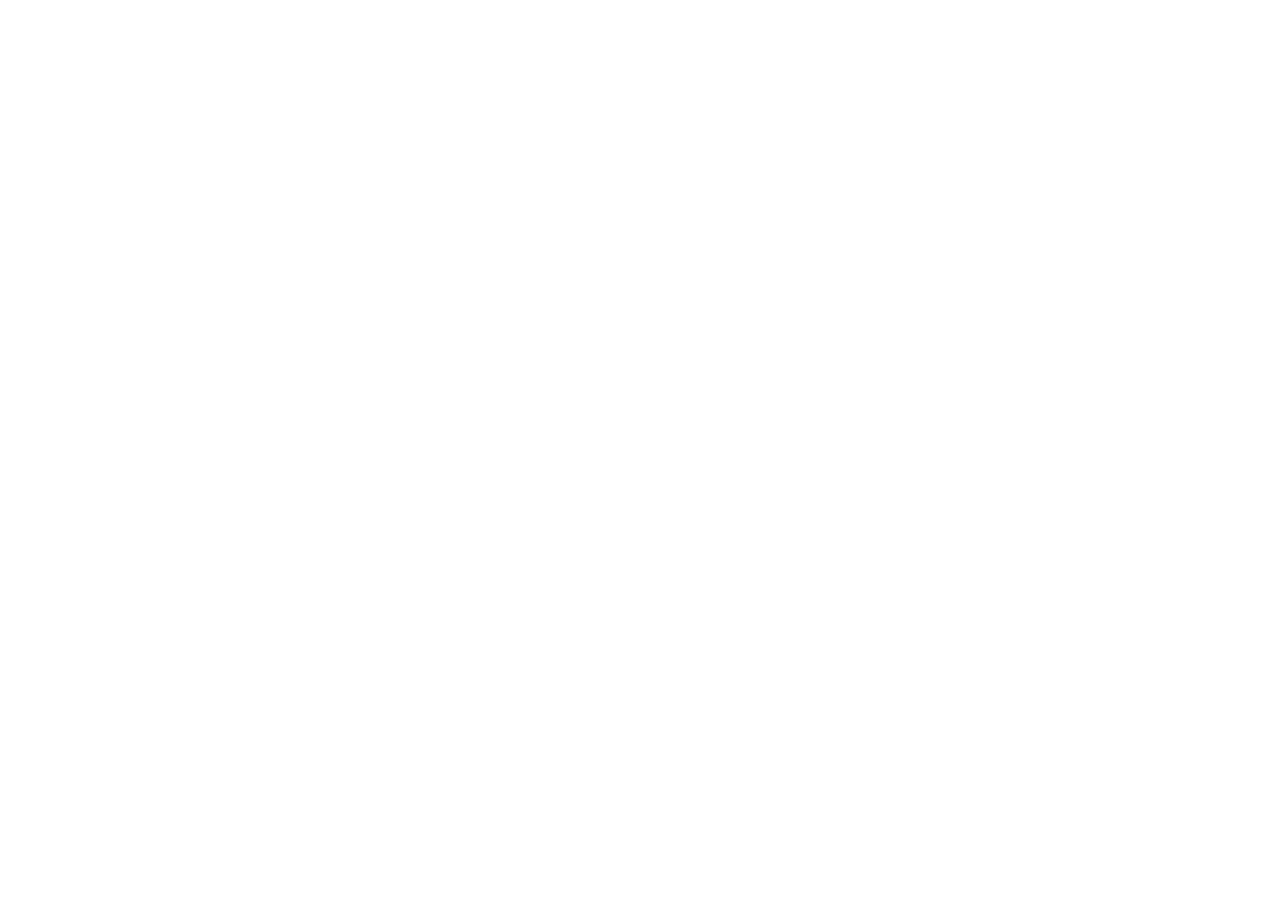
==== index.html @ 837990b8 "init project" ====
<!DOCTYPE html>
<html lang="en">
<head>
    <meta charset="UTF-8">
    <meta http-equiv="X-UA-Compatible" content="IE=edge">
    <meta name="viewport" content="width=device-width, initial-scale=1.0">
    <title>Document</title>
</head>
<body>
    
</body>
</html>
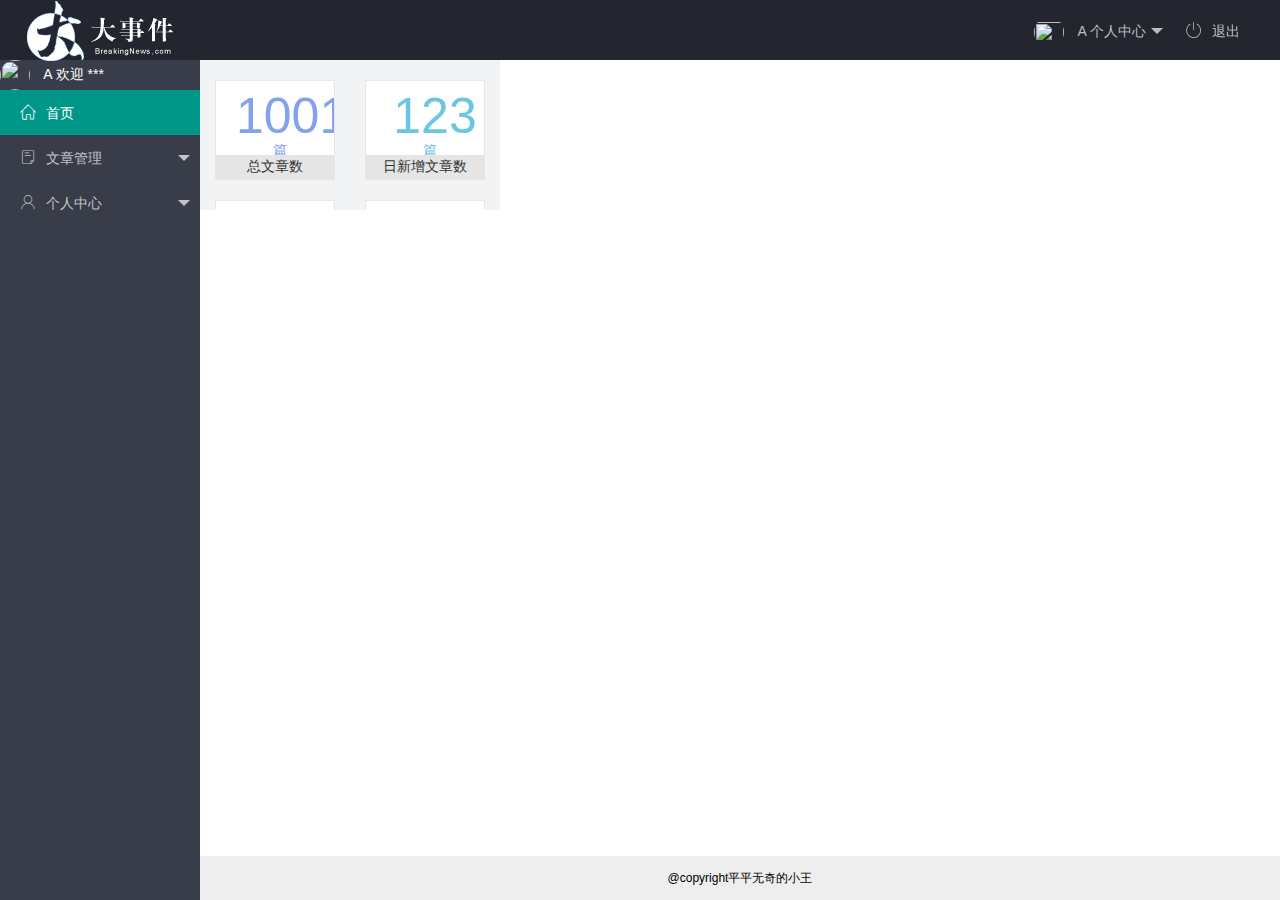
==== commit 4286f4ce: "index样式完成" ====
--- a/index.html
+++ b/index.html
@@ -4,9 +4,93 @@
     <meta charset="UTF-8">
     <meta http-equiv="X-UA-Compatible" content="IE=edge">
     <meta name="viewport" content="width=device-width, initial-scale=1.0">
-    <title>Document</title>
+    <title>后台主页</title>
+    <link rel="stylesheet" href="assets/lib/layui/css/layui.css">
+    <link rel="stylesheet" href="assets/fonts/iconfont.css" />
+    <link rel="stylesheet" href="assets/css/index.css">
+    <script src="assets/lib/jquery.js"></script>
 </head>
-<body>
-    
+<body class="layui-layout-body">
+    <div class="layui-layout layui-layout-admin">
+      <div class="layui-header">
+        <div class="layui-logo">
+          <img src="assets/images/logo.png" alt="" />
+        </div>
+        <!-- 头部区域（可配合layui已有的水平导航） -->
+        <ul class="layui-nav layui-layout-right">
+          <li class="layui-nav-item">
+            <a href="javascript:;" class="userinfo">
+              <img src="http://t.cn/RCzsdCq" class="layui-nav-img" />
+              <span class="text-avatar">A</span>
+              个人中心
+            </a>
+            <dl class="layui-nav-child">
+              <dd><a href="">基本资料</a></dd>
+              <dd><a href="">更换头像</a></dd>
+              <dd><a href="">重置密码</a></dd>
+            </dl>
+          </li>
+          <li class="layui-nav-item">
+            <a href=""><span class="iconfont icon-tuichu"></span>退出</a>
+          </li>
+        </ul>
+      </div>
+
+      <div class="layui-side layui-bg-black">
+        <div class="layui-side-scroll">
+          <div class="userinfo">
+            <img src="http://t.cn/RCzsdCq" class="layui-nav-img" />
+            <span class="text-avatar">A</span>
+            <span id="welcome">欢迎 ***</span>
+          </div>
+          <!-- 左侧导航区域（可配合layui已有的垂直导航） -->
+          <ul class="layui-nav layui-nav-tree" lay-shrink="all">
+            <li class="layui-nav-item layui-this">
+              <a href="home/dashboard.html" target="fm"><span class="iconfont icon-home"></span>首页</a>
+            </li>
+            <li class="layui-nav-item">
+              <a class="" href="javascript:;"><span class="iconfont icon-16"></span>文章管理</a>
+              <dl class="layui-nav-child">
+                <dd>
+                  <a href="javascript:;"><i class="layui-icon layui-icon-app"></i>文章类别</a>
+                </dd>
+                <dd>
+                  <a href="javascript:;"><i class="layui-icon layui-icon-app"></i>文章列表</a>
+                </dd>
+                <dd>
+                  <a href="javascript:;"><i class="layui-icon layui-icon-app"></i>发布文章</a>
+                </dd>
+              </dl>
+            </li>
+            <li class="layui-nav-item">
+              <a href="javascript:;"><span class="iconfont icon-user"></span>个人中心</a>
+              <dl class="layui-nav-child">
+                <dd>
+                  <a href="javascript:;"><i class="layui-icon layui-icon-app"></i>基本资料</a>
+                </dd>
+                <dd>
+                  <a href="javascript:;"><i class="layui-icon layui-icon-app"></i>更换头像</a>
+                </dd>
+                <dd>
+                  <a href="javascript:;"><i class="layui-icon layui-icon-app"></i>重置密码</a>
+                </dd>
+              </dl>
+            </li>
+          </ul>
+        </div>
+      </div>
+
+      <div class="layui-body">
+        <!-- 内容主体区域 -->
+        <iframe name="fm" src="home/dashboard.html" frameborder="0"></iframe>
+      </div>
+
+      <div class="layui-footer">
+        <!-- 底部固定区域 -->
+        @copyright平平无奇的小王
+      </div>
+    </div>
+    <!-- 导入 layui 的JS文件 -->
+    <script src="assets/lib/layui/layui.all.js"></script>
 </body>
 </html>--- a/assets/lib/layui/css/layui.css
+++ b/assets/lib/layui/css/layui.css
@@ -0,0 +1,2 @@
+/** layui-v2.5.5 MIT License By https://www.layui.com */
+ .layui-inline,img{display:inline-block;vertical-align:middle}h1,h2,h3,h4,h5,h6{font-weight:400}.layui-edge,.layui-header,.layui-inline,.layui-main{position:relative}.layui-body,.layui-edge,.layui-elip{overflow:hidden}.layui-btn,.layui-edge,.layui-inline,img{vertical-align:middle}.layui-btn,.layui-disabled,.layui-icon,.layui-unselect{-moz-user-select:none;-webkit-user-select:none;-ms-user-select:none}.layui-elip,.layui-form-checkbox span,.layui-form-pane .layui-form-label{text-overflow:ellipsis;white-space:nowrap}.layui-breadcrumb,.layui-tree-btnGroup{visibility:hidden}blockquote,body,button,dd,div,dl,dt,form,h1,h2,h3,h4,h5,h6,input,li,ol,p,pre,td,textarea,th,ul{margin:0;padding:0;-webkit-tap-highlight-color:rgba(0,0,0,0)}a:active,a:hover{outline:0}img{border:none}li{list-style:none}table{border-collapse:collapse;border-spacing:0}h4,h5,h6{font-size:100%}button,input,optgroup,option,select,textarea{font-family:inherit;font-size:inherit;font-style:inherit;font-weight:inherit;outline:0}pre{white-space:pre-wrap;white-space:-moz-pre-wrap;white-space:-pre-wrap;white-space:-o-pre-wrap;word-wrap:break-word}body{line-height:24px;font:14px Helvetica Neue,Helvetica,PingFang SC,Tahoma,Arial,sans-serif}hr{height:1px;margin:10px 0;border:0;clear:both}a{color:#333;text-decoration:none}a:hover{color:#777}a cite{font-style:normal;*cursor:pointer}.layui-border-box,.layui-border-box *{box-sizing:border-box}.layui-box,.layui-box *{box-sizing:content-box}.layui-clear{clear:both;*zoom:1}.layui-clear:after{content:'\20';clear:both;*zoom:1;display:block;height:0}.layui-inline{*display:inline;*zoom:1}.layui-edge{display:inline-block;width:0;height:0;border-width:6px;border-style:dashed;border-color:transparent}.layui-edge-top{top:-4px;border-bottom-color:#999;border-bottom-style:solid}.layui-edge-right{border-left-color:#999;border-left-style:solid}.layui-edge-bottom{top:2px;border-top-color:#999;border-top-style:solid}.layui-edge-left{border-right-color:#999;border-right-style:solid}.layui-disabled,.layui-disabled:hover{color:#d2d2d2!important;cursor:not-allowed!important}.layui-circle{border-radius:100%}.layui-show{display:block!important}.layui-hide{display:none!important}@font-face{font-family:layui-icon;src:url(../font/iconfont.eot?v=250);src:url(../font/iconfont.eot?v=250#iefix) format('embedded-opentype'),url(../font/iconfont.woff2?v=250) format('woff2'),url(../font/iconfont.woff?v=250) format('woff'),url(../font/iconfont.ttf?v=250) format('truetype'),url(../font/iconfont.svg?v=250#layui-icon) format('svg')}.layui-icon{font-family:layui-icon!important;font-size:16px;font-style:normal;-webkit-font-smoothing:antialiased;-moz-osx-font-smoothing:grayscale}.layui-icon-reply-fill:before{content:"\e611"}.layui-icon-set-fill:before{content:"\e614"}.layui-icon-menu-fill:before{content:"\e60f"}.layui-icon-search:before{content:"\e615"}.layui-icon-share:before{content:"\e641"}.layui-icon-set-sm:before{content:"\e620"}.layui-icon-engine:before{content:"\e628"}.layui-icon-close:before{content:"\1006"}.layui-icon-close-fill:before{content:"\1007"}.layui-icon-chart-screen:before{content:"\e629"}.layui-icon-star:before{content:"\e600"}.layui-icon-circle-dot:before{content:"\e617"}.layui-icon-chat:before{content:"\e606"}.layui-icon-release:before{content:"\e609"}.layui-icon-list:before{content:"\e60a"}.layui-icon-chart:before{content:"\e62c"}.layui-icon-ok-circle:before{content:"\1005"}.layui-icon-layim-theme:before{content:"\e61b"}.layui-icon-table:before{content:"\e62d"}.layui-icon-right:before{content:"\e602"}.layui-icon-left:before{content:"\e603"}.layui-icon-cart-simple:before{content:"\e698"}.layui-icon-face-cry:before{content:"\e69c"}.layui-icon-face-smile:before{content:"\e6af"}.layui-icon-survey:before{content:"\e6b2"}.layui-icon-tree:before{content:"\e62e"}.layui-icon-upload-circle:before{content:"\e62f"}.layui-icon-add-circle:before{content:"\e61f"}.layui-icon-download-circle:before{content:"\e601"}.layui-icon-templeate-1:before{content:"\e630"}.layui-icon-util:before{content:"\e631"}.layui-icon-face-surprised:before{content:"\e664"}.layui-icon-edit:before{content:"\e642"}.layui-icon-speaker:before{content:"\e645"}.layui-icon-down:before{content:"\e61a"}.layui-icon-file:before{content:"\e621"}.layui-icon-layouts:before{content:"\e632"}.layui-icon-rate-half:before{content:"\e6c9"}.layui-icon-add-circle-fine:before{content:"\e608"}.layui-icon-prev-circle:before{content:"\e633"}.layui-icon-read:before{content:"\e705"}.layui-icon-404:before{content:"\e61c"}.layui-icon-carousel:before{content:"\e634"}.layui-icon-help:before{content:"\e607"}.layui-icon-code-circle:before{content:"\e635"}.layui-icon-water:before{content:"\e636"}.layui-icon-username:before{content:"\e66f"}.layui-icon-find-fill:before{content:"\e670"}.layui-icon-about:before{content:"\e60b"}.layui-icon-location:before{content:"\e715"}.layui-icon-up:before{content:"\e619"}.layui-icon-pause:before{content:"\e651"}.layui-icon-date:before{content:"\e637"}.layui-icon-layim-uploadfile:before{content:"\e61d"}.layui-icon-delete:before{content:"\e640"}.layui-icon-play:before{content:"\e652"}.layui-icon-top:before{content:"\e604"}.layui-icon-friends:before{content:"\e612"}.layui-icon-refresh-3:before{content:"\e9aa"}.layui-icon-ok:before{content:"\e605"}.layui-icon-layer:before{content:"\e638"}.layui-icon-face-smile-fine:before{content:"\e60c"}.layui-icon-dollar:before{content:"\e659"}.layui-icon-group:before{content:"\e613"}.layui-icon-layim-download:before{content:"\e61e"}.layui-icon-picture-fine:before{content:"\e60d"}.layui-icon-link:before{content:"\e64c"}.layui-icon-diamond:before{content:"\e735"}.layui-icon-log:before{content:"\e60e"}.layui-icon-rate-solid:before{content:"\e67a"}.layui-icon-fonts-del:before{content:"\e64f"}.layui-icon-unlink:before{content:"\e64d"}.layui-icon-fonts-clear:before{content:"\e639"}.layui-icon-triangle-r:before{content:"\e623"}.layui-icon-circle:before{content:"\e63f"}.layui-icon-radio:before{content:"\e643"}.layui-icon-align-center:before{content:"\e647"}.layui-icon-align-right:before{content:"\e648"}.layui-icon-align-left:before{content:"\e649"}.layui-icon-loading-1:before{content:"\e63e"}.layui-icon-return:before{content:"\e65c"}.layui-icon-fonts-strong:before{content:"\e62b"}.layui-icon-upload:before{content:"\e67c"}.layui-icon-dialogue:before{content:"\e63a"}.layui-icon-video:before{content:"\e6ed"}.layui-icon-headset:before{content:"\e6fc"}.layui-icon-cellphone-fine:before{content:"\e63b"}.layui-icon-add-1:before{content:"\e654"}.layui-icon-face-smile-b:before{content:"\e650"}.layui-icon-fonts-html:before{content:"\e64b"}.layui-icon-form:before{content:"\e63c"}.layui-icon-cart:before{content:"\e657"}.layui-icon-camera-fill:before{content:"\e65d"}.layui-icon-tabs:before{content:"\e62a"}.layui-icon-fonts-code:before{content:"\e64e"}.layui-icon-fire:before{content:"\e756"}.layui-icon-set:before{content:"\e716"}.layui-icon-fonts-u:before{content:"\e646"}.layui-icon-triangle-d:before{content:"\e625"}.layui-icon-tips:before{content:"\e702"}.layui-icon-picture:before{content:"\e64a"}.layui-icon-more-vertical:before{content:"\e671"}.layui-icon-flag:before{content:"\e66c"}.layui-icon-loading:before{content:"\e63d"}.layui-icon-fonts-i:before{content:"\e644"}.layui-icon-refresh-1:before{content:"\e666"}.layui-icon-rmb:before{content:"\e65e"}.layui-icon-home:before{content:"\e68e"}.layui-icon-user:before{content:"\e770"}.layui-icon-notice:before{content:"\e667"}.layui-icon-login-weibo:before{content:"\e675"}.layui-icon-voice:before{content:"\e688"}.layui-icon-upload-drag:before{content:"\e681"}.layui-icon-login-qq:before{content:"\e676"}.layui-icon-snowflake:before{content:"\e6b1"}.layui-icon-file-b:before{content:"\e655"}.layui-icon-template:before{content:"\e663"}.layui-icon-auz:before{content:"\e672"}.layui-icon-console:before{content:"\e665"}.layui-icon-app:before{content:"\e653"}.layui-icon-prev:before{content:"\e65a"}.layui-icon-website:before{content:"\e7ae"}.layui-icon-next:before{content:"\e65b"}.layui-icon-component:before{content:"\e857"}.layui-icon-more:before{content:"\e65f"}.layui-icon-login-wechat:before{content:"\e677"}.layui-icon-shrink-right:before{content:"\e668"}.layui-icon-spread-left:before{content:"\e66b"}.layui-icon-camera:before{content:"\e660"}.layui-icon-note:before{content:"\e66e"}.layui-icon-refresh:before{content:"\e669"}.layui-icon-female:before{content:"\e661"}.layui-icon-male:before{content:"\e662"}.layui-icon-password:before{content:"\e673"}.layui-icon-senior:before{content:"\e674"}.layui-icon-theme:before{content:"\e66a"}.layui-icon-tread:before{content:"\e6c5"}.layui-icon-praise:before{content:"\e6c6"}.layui-icon-star-fill:before{content:"\e658"}.layui-icon-rate:before{content:"\e67b"}.layui-icon-template-1:before{content:"\e656"}.layui-icon-vercode:before{content:"\e679"}.layui-icon-cellphone:before{content:"\e678"}.layui-icon-screen-full:before{content:"\e622"}.layui-icon-screen-restore:before{content:"\e758"}.layui-icon-cols:before{content:"\e610"}.layui-icon-export:before{content:"\e67d"}.layui-icon-print:before{content:"\e66d"}.layui-icon-slider:before{content:"\e714"}.layui-icon-addition:before{content:"\e624"}.layui-icon-subtraction:before{content:"\e67e"}.layui-icon-service:before{content:"\e626"}.layui-icon-transfer:before{content:"\e691"}.layui-main{width:1140px;margin:0 auto}.layui-header{z-index:1000;height:60px}.layui-header a:hover{transition:all .5s;-webkit-transition:all .5s}.layui-side{position:fixed;left:0;top:0;bottom:0;z-index:999;width:200px;overflow-x:hidden}.layui-side-scroll{position:relative;width:220px;height:100%;overflow-x:hidden}.layui-body{position:absolute;left:200px;right:0;top:0;bottom:0;z-index:998;width:auto;overflow-y:auto;box-sizing:border-box}.layui-layout-body{overflow:hidden}.layui-layout-admin .layui-header{background-color:#23262E}.layui-layout-admin .layui-side{top:60px;width:200px;overflow-x:hidden}.layui-layout-admin .layui-body{position:fixed;top:60px;bottom:44px}.layui-layout-admin .layui-main{width:auto;margin:0 15px}.layui-layout-admin .layui-footer{position:fixed;left:200px;right:0;bottom:0;height:44px;line-height:44px;padding:0 15px;background-color:#eee}.layui-layout-admin .layui-logo{position:absolute;left:0;top:0;width:200px;height:100%;line-height:60px;text-align:center;color:#009688;font-size:16px}.layui-layout-admin .layui-header .layui-nav{background:0 0}.layui-layout-left{position:absolute!important;left:200px;top:0}.layui-layout-right{position:absolute!important;right:0;top:0}.layui-container{position:relative;margin:0 auto;padding:0 15px;box-sizing:border-box}.layui-fluid{position:relative;margin:0 auto;padding:0 15px}.layui-row:after,.layui-row:before{content:'';display:block;clear:both}.layui-col-lg1,.layui-col-lg10,.layui-col-lg11,.layui-col-lg12,.layui-col-lg2,.layui-col-lg3,.layui-col-lg4,.layui-col-lg5,.layui-col-lg6,.layui-col-lg7,.layui-col-lg8,.layui-col-lg9,.layui-col-md1,.layui-col-md10,.layui-col-md11,.layui-col-md12,.layui-col-md2,.layui-col-md3,.layui-col-md4,.layui-col-md5,.layui-col-md6,.layui-col-md7,.layui-col-md8,.layui-col-md9,.layui-col-sm1,.layui-col-sm10,.layui-col-sm11,.layui-col-sm12,.layui-col-sm2,.layui-col-sm3,.layui-col-sm4,.layui-col-sm5,.layui-col-sm6,.layui-col-sm7,.layui-col-sm8,.layui-col-sm9,.layui-col-xs1,.layui-col-xs10,.layui-col-xs11,.layui-col-xs12,.layui-col-xs2,.layui-col-xs3,.layui-col-xs4,.layui-col-xs5,.layui-col-xs6,.layui-col-xs7,.layui-col-xs8,.layui-col-xs9{position:relative;display:block;box-sizing:border-box}.layui-col-xs1,.layui-col-xs10,.layui-col-xs11,.layui-col-xs12,.layui-col-xs2,.layui-col-xs3,.layui-col-xs4,.layui-col-xs5,.layui-col-xs6,.layui-col-xs7,.layui-col-xs8,.layui-col-xs9{float:left}.layui-col-xs1{width:8.33333333%}.layui-col-xs2{width:16.66666667%}.layui-col-xs3{width:25%}.layui-col-xs4{width:33.33333333%}.layui-col-xs5{width:41.66666667%}.layui-col-xs6{width:50%}.layui-col-xs7{width:58.33333333%}.layui-col-xs8{width:66.66666667%}.layui-col-xs9{width:75%}.layui-col-xs10{width:83.33333333%}.layui-col-xs11{width:91.66666667%}.layui-col-xs12{width:100%}.layui-col-xs-offset1{margin-left:8.33333333%}.layui-col-xs-offset2{margin-left:16.66666667%}.layui-col-xs-offset3{margin-left:25%}.layui-col-xs-offset4{margin-left:33.33333333%}.layui-col-xs-offset5{margin-left:41.66666667%}.layui-col-xs-offset6{margin-left:50%}.layui-col-xs-offset7{margin-left:58.33333333%}.layui-col-xs-offset8{margin-left:66.66666667%}.layui-col-xs-offset9{margin-left:75%}.layui-col-xs-offset10{margin-left:83.33333333%}.layui-col-xs-offset11{margin-left:91.66666667%}.layui-col-xs-offset12{margin-left:100%}@media screen and (max-width:768px){.layui-hide-xs{display:none!important}.layui-show-xs-block{display:block!important}.layui-show-xs-inline{display:inline!important}.layui-show-xs-inline-block{display:inline-block!important}}@media screen and (min-width:768px){.layui-container{width:750px}.layui-hide-sm{display:none!important}.layui-show-sm-block{display:block!important}.layui-show-sm-inline{display:inline!important}.layui-show-sm-inline-block{display:inline-block!important}.layui-col-sm1,.layui-col-sm10,.layui-col-sm11,.layui-col-sm12,.layui-col-sm2,.layui-col-sm3,.layui-col-sm4,.layui-col-sm5,.layui-col-sm6,.layui-col-sm7,.layui-col-sm8,.layui-col-sm9{float:left}.layui-col-sm1{width:8.33333333%}.layui-col-sm2{width:16.66666667%}.layui-col-sm3{width:25%}.layui-col-sm4{width:33.33333333%}.layui-col-sm5{width:41.66666667%}.layui-col-sm6{width:50%}.layui-col-sm7{width:58.33333333%}.layui-col-sm8{width:66.66666667%}.layui-col-sm9{width:75%}.layui-col-sm10{width:83.33333333%}.layui-col-sm11{width:91.66666667%}.layui-col-sm12{width:100%}.layui-col-sm-offset1{margin-left:8.33333333%}.layui-col-sm-offset2{margin-left:16.66666667%}.layui-col-sm-offset3{margin-left:25%}.layui-col-sm-offset4{margin-left:33.33333333%}.layui-col-sm-offset5{margin-left:41.66666667%}.layui-col-sm-offset6{margin-left:50%}.layui-col-sm-offset7{margin-left:58.33333333%}.layui-col-sm-offset8{margin-left:66.66666667%}.layui-col-sm-offset9{margin-left:75%}.layui-col-sm-offset10{margin-left:83.33333333%}.layui-col-sm-offset11{margin-left:91.66666667%}.layui-col-sm-offset12{margin-left:100%}}@media screen and (min-width:992px){.layui-container{width:970px}.layui-hide-md{display:none!important}.layui-show-md-block{display:block!important}.layui-show-md-inline{display:inline!important}.layui-show-md-inline-block{display:inline-block!important}.layui-col-md1,.layui-col-md10,.layui-col-md11,.layui-col-md12,.layui-col-md2,.layui-col-md3,.layui-col-md4,.layui-col-md5,.layui-col-md6,.layui-col-md7,.layui-col-md8,.layui-col-md9{float:left}.layui-col-md1{width:8.33333333%}.layui-col-md2{width:16.66666667%}.layui-col-md3{width:25%}.layui-col-md4{width:33.33333333%}.layui-col-md5{width:41.66666667%}.layui-col-md6{width:50%}.layui-col-md7{width:58.33333333%}.layui-col-md8{width:66.66666667%}.layui-col-md9{width:75%}.layui-col-md10{width:83.33333333%}.layui-col-md11{width:91.66666667%}.layui-col-md12{width:100%}.layui-col-md-offset1{margin-left:8.33333333%}.layui-col-md-offset2{margin-left:16.66666667%}.layui-col-md-offset3{margin-left:25%}.layui-col-md-offset4{margin-left:33.33333333%}.layui-col-md-offset5{margin-left:41.66666667%}.layui-col-md-offset6{margin-left:50%}.layui-col-md-offset7{margin-left:58.33333333%}.layui-col-md-offset8{margin-left:66.66666667%}.layui-col-md-offset9{margin-left:75%}.layui-col-md-offset10{margin-left:83.33333333%}.layui-col-md-offset11{margin-left:91.66666667%}.layui-col-md-offset12{margin-left:100%}}@media screen and (min-width:1200px){.layui-container{width:1170px}.layui-hide-lg{display:none!important}.layui-show-lg-block{display:block!important}.layui-show-lg-inline{display:inline!important}.layui-show-lg-inline-block{display:inline-block!important}.layui-col-lg1,.layui-col-lg10,.layui-col-lg11,.layui-col-lg12,.layui-col-lg2,.layui-col-lg3,.layui-col-lg4,.layui-col-lg5,.layui-col-lg6,.layui-col-lg7,.layui-col-lg8,.layui-col-lg9{float:left}.layui-col-lg1{width:8.33333333%}.layui-col-lg2{width:16.66666667%}.layui-col-lg3{width:25%}.layui-col-lg4{width:33.33333333%}.layui-col-lg5{width:41.66666667%}.layui-col-lg6{width:50%}.layui-col-lg7{width:58.33333333%}.layui-col-lg8{width:66.66666667%}.layui-col-lg9{width:75%}.layui-col-lg10{width:83.33333333%}.layui-col-lg11{width:91.66666667%}.layui-col-lg12{width:100%}.layui-col-lg-offset1{margin-left:8.33333333%}.layui-col-lg-offset2{margin-left:16.66666667%}.layui-col-lg-offset3{margin-left:25%}.layui-col-lg-offset4{margin-left:33.33333333%}.layui-col-lg-offset5{margin-left:41.66666667%}.layui-col-lg-offset6{margin-left:50%}.layui-col-lg-offset7{margin-left:58.33333333%}.layui-col-lg-offset8{margin-left:66.66666667%}.layui-col-lg-offset9{margin-left:75%}.layui-col-lg-offset10{margin-left:83.33333333%}.layui-col-lg-offset11{margin-left:91.66666667%}.layui-col-lg-offset12{margin-left:100%}}.layui-col-space1{margin:-.5px}.layui-col-space1>*{padding:.5px}.layui-col-space3{margin:-1.5px}.layui-col-space3>*{padding:1.5px}.layui-col-space5{margin:-2.5px}.layui-col-space5>*{padding:2.5px}.layui-col-space8{margin:-3.5px}.layui-col-space8>*{padding:3.5px}.layui-col-space10{margin:-5px}.layui-col-space10>*{padding:5px}.layui-col-space12{margin:-6px}.layui-col-space12>*{padding:6px}.layui-col-space15{margin:-7.5px}.layui-col-space15>*{padding:7.5px}.layui-col-space18{margin:-9px}.layui-col-space18>*{padding:9px}.layui-col-space20{margin:-10px}.layui-col-space20>*{padding:10px}.layui-col-space22{margin:-11px}.layui-col-space22>*{padding:11px}.layui-col-space25{margin:-12.5px}.layui-col-space25>*{padding:12.5px}.layui-col-space30{margin:-15px}.layui-col-space30>*{padding:15px}.layui-btn,.layui-input,.layui-select,.layui-textarea,.layui-upload-button{outline:0;-webkit-appearance:none;transition:all .3s;-webkit-transition:all .3s;box-sizing:border-box}.layui-elem-quote{margin-bottom:10px;padding:15px;line-height:22px;border-left:5px solid #009688;border-radius:0 2px 2px 0;background-color:#f2f2f2}.layui-quote-nm{border-style:solid;border-width:1px 1px 1px 5px;background:0 0}.layui-elem-field{margin-bottom:10px;padding:0;border-width:1px;border-style:solid}.layui-elem-field legend{margin-left:20px;padding:0 10px;font-size:20px;font-weight:300}.layui-field-title{margin:10px 0 20px;border-width:1px 0 0}.layui-field-box{padding:10px 15px}.layui-field-title .layui-field-box{padding:10px 0}.layui-progress{position:relative;height:6px;border-radius:20px;background-color:#e2e2e2}.layui-progress-bar{position:absolute;left:0;top:0;width:0;max-width:100%;height:6px;border-radius:20px;text-align:right;background-color:#5FB878;transition:all .3s;-webkit-transition:all .3s}.layui-progress-big,.layui-progress-big .layui-progress-bar{height:18px;line-height:18px}.layui-progress-text{position:relative;top:-20px;line-height:18px;font-size:12px;color:#666}.layui-progress-big .layui-progress-text{position:static;padding:0 10px;color:#fff}.layui-collapse{border-width:1px;border-style:solid;border-radius:2px}.layui-colla-content,.layui-colla-item{border-top-width:1px;border-top-style:solid}.layui-colla-item:first-child{border-top:none}.layui-colla-title{position:relative;height:42px;line-height:42px;padding:0 15px 0 35px;color:#333;background-color:#f2f2f2;cursor:pointer;font-size:14px;overflow:hidden}.layui-colla-content{display:none;padding:10px 15px;line-height:22px;color:#666}.layui-colla-icon{position:absolute;left:15px;top:0;font-size:14px}.layui-card{margin-bottom:15px;border-radius:2px;background-color:#fff;box-shadow:0 1px 2px 0 rgba(0,0,0,.05)}.layui-card:last-child{margin-bottom:0}.layui-card-header{position:relative;height:42px;line-height:42px;padding:0 15px;border-bottom:1px solid #f6f6f6;color:#333;border-radius:2px 2px 0 0;font-size:14px}.layui-bg-black,.layui-bg-blue,.layui-bg-cyan,.layui-bg-green,.layui-bg-orange,.layui-bg-red{color:#fff!important}.layui-card-body{position:relative;padding:10px 15px;line-height:24px}.layui-card-body[pad15]{padding:15px}.layui-card-body[pad20]{padding:20px}.layui-card-body .layui-table{margin:5px 0}.layui-card .layui-tab{margin:0}.layui-panel-window{position:relative;padding:15px;border-radius:0;border-top:5px solid #E6E6E6;background-color:#fff}.layui-auxiliar-moving{position:fixed;left:0;right:0;top:0;bottom:0;width:100%;height:100%;background:0 0;z-index:9999999999}.layui-form-label,.layui-form-mid,.layui-form-select,.layui-input-block,.layui-input-inline,.layui-textarea{position:relative}.layui-bg-red{background-color:#FF5722!important}.layui-bg-orange{background-color:#FFB800!important}.layui-bg-green{background-color:#009688!important}.layui-bg-cyan{background-color:#2F4056!important}.layui-bg-blue{background-color:#1E9FFF!important}.layui-bg-black{background-color:#393D49!important}.layui-bg-gray{background-color:#eee!important;color:#666!important}.layui-badge-rim,.layui-colla-content,.layui-colla-item,.layui-collapse,.layui-elem-field,.layui-form-pane .layui-form-item[pane],.layui-form-pane .layui-form-label,.layui-input,.layui-layedit,.layui-layedit-tool,.layui-quote-nm,.layui-select,.layui-tab-bar,.layui-tab-card,.layui-tab-title,.layui-tab-title .layui-this:after,.layui-textarea{border-color:#e6e6e6}.layui-timeline-item:before,hr{background-color:#e6e6e6}.layui-text{line-height:22px;font-size:14px;color:#666}.layui-text h1,.layui-text h2,.layui-text h3{font-weight:500;color:#333}.layui-text h1{font-size:30px}.layui-text h2{font-size:24px}.layui-text h3{font-size:18px}.layui-text a:not(.layui-btn){color:#01AAED}.layui-text a:not(.layui-btn):hover{text-decoration:underline}.layui-text ul{padding:5px 0 5px 15px}.layui-text ul li{margin-top:5px;list-style-type:disc}.layui-text em,.layui-word-aux{color:#999!important;padding:0 5px!important}.layui-btn{display:inline-block;height:38px;line-height:38px;padding:0 18px;background-color:#009688;color:#fff;white-space:nowrap;text-align:center;font-size:14px;border:none;border-radius:2px;cursor:pointer}.layui-btn:hover{opacity:.8;filter:alpha(opacity=80);color:#fff}.layui-btn:active{opacity:1;filter:alpha(opacity=100)}.layui-btn+.layui-btn{margin-left:10px}.layui-btn-container{font-size:0}.layui-btn-container .layui-btn{margin-right:10px;margin-bottom:10px}.layui-btn-container .layui-btn+.layui-btn{margin-left:0}.layui-table .layui-btn-container .layui-btn{margin-bottom:9px}.layui-btn-radius{border-radius:100px}.layui-btn .layui-icon{margin-right:3px;font-size:18px;vertical-align:bottom;vertical-align:middle\9}.layui-btn-primary{border:1px solid #C9C9C9;background-color:#fff;color:#555}.layui-btn-primary:hover{border-color:#009688;color:#333}.layui-btn-normal{background-color:#1E9FFF}.layui-btn-warm{background-color:#FFB800}.layui-btn-danger{background-color:#FF5722}.layui-btn-checked{background-color:#5FB878}.layui-btn-disabled,.layui-btn-disabled:active,.layui-btn-disabled:hover{border:1px solid #e6e6e6;background-color:#FBFBFB;color:#C9C9C9;cursor:not-allowed;opacity:1}.layui-btn-lg{height:44px;line-height:44px;padding:0 25px;font-size:16px}.layui-btn-sm{height:30px;line-height:30px;padding:0 10px;font-size:12px}.layui-btn-sm i{font-size:16px!important}.layui-btn-xs{height:22px;line-height:22px;padding:0 5px;font-size:12px}.layui-btn-xs i{font-size:14px!important}.layui-btn-group{display:inline-block;vertical-align:middle;font-size:0}.layui-btn-group .layui-btn{margin-left:0!important;margin-right:0!important;border-left:1px solid rgba(255,255,255,.5);border-radius:0}.layui-btn-group .layui-btn-primary{border-left:none}.layui-btn-group .layui-btn-primary:hover{border-color:#C9C9C9;color:#009688}.layui-btn-group .layui-btn:first-child{border-left:none;border-radius:2px 0 0 2px}.layui-btn-group .layui-btn-primary:first-child{border-left:1px solid #c9c9c9}.layui-btn-group .layui-btn:last-child{border-radius:0 2px 2px 0}.layui-btn-group .layui-btn+.layui-btn{margin-left:0}.layui-btn-group+.layui-btn-group{margin-left:10px}.layui-btn-fluid{width:100%}.layui-input,.layui-select,.layui-textarea{height:38px;line-height:1.3;line-height:38px\9;border-width:1px;border-style:solid;background-color:#fff;border-radius:2px}.layui-input::-webkit-input-placeholder,.layui-select::-webkit-input-placeholder,.layui-textarea::-webkit-input-placeholder{line-height:1.3}.layui-input,.layui-textarea{display:block;width:100%;padding-left:10px}.layui-input:hover,.layui-textarea:hover{border-color:#D2D2D2!important}.layui-input:focus,.layui-textarea:focus{border-color:#C9C9C9!important}.layui-textarea{min-height:100px;height:auto;line-height:20px;padding:6px 10px;resize:vertical}.layui-select{padding:0 10px}.layui-form input[type=checkbox],.layui-form input[type=radio],.layui-form select{display:none}.layui-form [lay-ignore]{display:initial}.layui-form-item{margin-bottom:15px;clear:both;*zoom:1}.layui-form-item:after{content:'\20';clear:both;*zoom:1;display:block;height:0}.layui-form-label{float:left;display:block;padding:9px 15px;width:80px;font-weight:400;line-height:20px;text-align:right}.layui-form-label-col{display:block;float:none;padding:9px 0;line-height:20px;text-align:left}.layui-form-item .layui-inline{margin-bottom:5px;margin-right:10px}.layui-input-block{margin-left:110px;min-height:36px}.layui-input-inline{display:inline-block;vertical-align:middle}.layui-form-item .layui-input-inline{float:left;width:190px;margin-right:10px}.layui-form-text .layui-input-inline{width:auto}.layui-form-mid{float:left;display:block;padding:9px 0!important;line-height:20px;margin-right:10px}.layui-form-danger+.layui-form-select .layui-input,.layui-form-danger:focus{border-color:#FF5722!important}.layui-form-select .layui-input{padding-right:30px;cursor:pointer}.layui-form-select .layui-edge{position:absolute;right:10px;top:50%;margin-top:-3px;cursor:pointer;border-width:6px;border-top-color:#c2c2c2;border-top-style:solid;transition:all .3s;-webkit-transition:all .3s}.layui-form-select dl{display:none;position:absolute;left:0;top:42px;padding:5px 0;z-index:899;min-width:100%;border:1px solid #d2d2d2;max-height:300px;overflow-y:auto;background-color:#fff;border-radius:2px;box-shadow:0 2px 4px rgba(0,0,0,.12);box-sizing:border-box}.layui-form-select dl dd,.layui-form-select dl dt{padding:0 10px;line-height:36px;white-space:nowrap;overflow:hidden;text-overflow:ellipsis}.layui-form-select dl dt{font-size:12px;color:#999}.layui-form-select dl dd{cursor:pointer}.layui-form-select dl dd:hover{background-color:#f2f2f2;-webkit-transition:.5s all;transition:.5s all}.layui-form-select .layui-select-group dd{padding-left:20px}.layui-form-select dl dd.layui-select-tips{padding-left:10px!important;color:#999}.layui-form-select dl dd.layui-this{background-color:#5FB878;color:#fff}.layui-form-checkbox,.layui-form-select dl dd.layui-disabled{background-color:#fff}.layui-form-selected dl{display:block}.layui-form-checkbox,.layui-form-checkbox *,.layui-form-switch{display:inline-block;vertical-align:middle}.layui-form-selected .layui-edge{margin-top:-9px;-webkit-transform:rotate(180deg);transform:rotate(180deg);margin-top:-3px\9}:root .layui-form-selected .layui-edge{margin-top:-9px\0/IE9}.layui-form-selectup dl{top:auto;bottom:42px}.layui-select-none{margin:5px 0;text-align:center;color:#999}.layui-select-disabled .layui-disabled{border-color:#eee!important}.layui-select-disabled .layui-edge{border-top-color:#d2d2d2}.layui-form-checkbox{position:relative;height:30px;line-height:30px;margin-right:10px;padding-right:30px;cursor:pointer;font-size:0;-webkit-transition:.1s linear;transition:.1s linear;box-sizing:border-box}.layui-form-checkbox span{padding:0 10px;height:100%;font-size:14px;border-radius:2px 0 0 2px;background-color:#d2d2d2;color:#fff;overflow:hidden}.layui-form-checkbox:hover span{background-color:#c2c2c2}.layui-form-checkbox i{position:absolute;right:0;top:0;width:30px;height:28px;border:1px solid #d2d2d2;border-left:none;border-radius:0 2px 2px 0;color:#fff;font-size:20px;text-align:center}.layui-form-checkbox:hover i{border-color:#c2c2c2;color:#c2c2c2}.layui-form-checked,.layui-form-checked:hover{border-color:#5FB878}.layui-form-checked span,.layui-form-checked:hover span{background-color:#5FB878}.layui-form-checked i,.layui-form-checked:hover i{color:#5FB878}.layui-form-item .layui-form-checkbox{margin-top:4px}.layui-form-checkbox[lay-skin=primary]{height:auto!important;line-height:normal!important;min-width:18px;min-height:18px;border:none!important;margin-right:0;padding-left:28px;padding-right:0;background:0 0}.layui-form-checkbox[lay-skin=primary] span{padding-left:0;padding-right:15px;line-height:18px;background:0 0;color:#666}.layui-form-checkbox[lay-skin=primary] i{right:auto;left:0;width:16px;height:16px;line-height:16px;border:1px solid #d2d2d2;font-size:12px;border-radius:2px;background-color:#fff;-webkit-transition:.1s linear;transition:.1s linear}.layui-form-checkbox[lay-skin=primary]:hover i{border-color:#5FB878;color:#fff}.layui-form-checked[lay-skin=primary] i{border-color:#5FB878!important;background-color:#5FB878;color:#fff}.layui-checkbox-disbaled[lay-skin=primary] span{background:0 0!important;color:#c2c2c2}.layui-checkbox-disbaled[lay-skin=primary]:hover i{border-color:#d2d2d2}.layui-form-item .layui-form-checkbox[lay-skin=primary]{margin-top:10px}.layui-form-switch{position:relative;height:22px;line-height:22px;min-width:35px;padding:0 5px;margin-top:8px;border:1px solid #d2d2d2;border-radius:20px;cursor:pointer;background-color:#fff;-webkit-transition:.1s linear;transition:.1s linear}.layui-form-switch i{position:absolute;left:5px;top:3px;width:16px;height:16px;border-radius:20px;background-color:#d2d2d2;-webkit-transition:.1s linear;transition:.1s linear}.layui-form-switch em{position:relative;top:0;width:25px;margin-left:21px;padding:0!important;text-align:center!important;color:#999!important;font-style:normal!important;font-size:12px}.layui-form-onswitch{border-color:#5FB878;background-color:#5FB878}.layui-checkbox-disbaled,.layui-checkbox-disbaled i{border-color:#e2e2e2!important}.layui-form-onswitch i{left:100%;margin-left:-21px;background-color:#fff}.layui-form-onswitch em{margin-left:5px;margin-right:21px;color:#fff!important}.layui-checkbox-disbaled span{background-color:#e2e2e2!important}.layui-checkbox-disbaled:hover i{color:#fff!important}[lay-radio]{display:none}.layui-form-radio,.layui-form-radio *{display:inline-block;vertical-align:middle}.layui-form-radio{line-height:28px;margin:6px 10px 0 0;padding-right:10px;cursor:pointer;font-size:0}.layui-form-radio *{font-size:14px}.layui-form-radio>i{margin-right:8px;font-size:22px;color:#c2c2c2}.layui-form-radio>i:hover,.layui-form-radioed>i{color:#5FB878}.layui-radio-disbaled>i{color:#e2e2e2!important}.layui-form-pane .layui-form-label{width:110px;padding:8px 15px;height:38px;line-height:20px;border-width:1px;border-style:solid;border-radius:2px 0 0 2px;text-align:center;background-color:#FBFBFB;overflow:hidden;box-sizing:border-box}.layui-form-pane .layui-input-inline{margin-left:-1px}.layui-form-pane .layui-input-block{margin-left:110px;left:-1px}.layui-form-pane .layui-input{border-radius:0 2px 2px 0}.layui-form-pane .layui-form-text .layui-form-label{float:none;width:100%;border-radius:2px;box-sizing:border-box;text-align:left}.layui-form-pane .layui-form-text .layui-input-inline{display:block;margin:0;top:-1px;clear:both}.layui-form-pane .layui-form-text .layui-input-block{margin:0;left:0;top:-1px}.layui-form-pane .layui-form-text .layui-textarea{min-height:100px;border-radius:0 0 2px 2px}.layui-form-pane .layui-form-checkbox{margin:4px 0 4px 10px}.layui-form-pane .layui-form-radio,.layui-form-pane .layui-form-switch{margin-top:6px;margin-left:10px}.layui-form-pane .layui-form-item[pane]{position:relative;border-width:1px;border-style:solid}.layui-form-pane .layui-form-item[pane] .layui-form-label{position:absolute;left:0;top:0;height:100%;border-width:0 1px 0 0}.layui-form-pane .layui-form-item[pane] .layui-input-inline{margin-left:110px}@media screen and (max-width:450px){.layui-form-item .layui-form-label{text-overflow:ellipsis;overflow:hidden;white-space:nowrap}.layui-form-item .layui-inline{display:block;margin-right:0;margin-bottom:20px;clear:both}.layui-form-item .layui-inline:after{content:'\20';clear:both;display:block;height:0}.layui-form-item .layui-input-inline{display:block;float:none;left:-3px;width:auto;margin:0 0 10px 112px}.layui-form-item .layui-input-inline+.layui-form-mid{margin-left:110px;top:-5px;padding:0}.layui-form-item .layui-form-checkbox{margin-right:5px;margin-bottom:5px}}.layui-layedit{border-width:1px;border-style:solid;border-radius:2px}.layui-layedit-tool{padding:3px 5px;border-bottom-width:1px;border-bottom-style:solid;font-size:0}.layedit-tool-fixed{position:fixed;top:0;border-top:1px solid #e2e2e2}.layui-layedit-tool .layedit-tool-mid,.layui-layedit-tool .layui-icon{display:inline-block;vertical-align:middle;text-align:center;font-size:14px}.layui-layedit-tool .layui-icon{position:relative;width:32px;height:30px;line-height:30px;margin:3px 5px;color:#777;cursor:pointer;border-radius:2px}.layui-layedit-tool .layui-icon:hover{color:#393D49}.layui-layedit-tool .layui-icon:active{color:#000}.layui-layedit-tool .layedit-tool-active{background-color:#e2e2e2;color:#000}.layui-layedit-tool .layui-disabled,.layui-layedit-tool .layui-disabled:hover{color:#d2d2d2;cursor:not-allowed}.layui-layedit-tool .layedit-tool-mid{width:1px;height:18px;margin:0 10px;background-color:#d2d2d2}.layedit-tool-html{width:50px!important;font-size:30px!important}.layedit-tool-b,.layedit-tool-code,.layedit-tool-help{font-size:16px!important}.layedit-tool-d,.layedit-tool-face,.layedit-tool-image,.layedit-tool-unlink{font-size:18px!important}.layedit-tool-image input{position:absolute;font-size:0;left:0;top:0;width:100%;height:100%;opacity:.01;filter:Alpha(opacity=1);cursor:pointer}.layui-layedit-iframe iframe{display:block;width:100%}#LAY_layedit_code{overflow:hidden}.layui-laypage{display:inline-block;*display:inline;*zoom:1;vertical-align:middle;margin:10px 0;font-size:0}.layui-laypage>a:first-child,.layui-laypage>a:first-child em{border-radius:2px 0 0 2px}.layui-laypage>a:last-child,.layui-laypage>a:last-child em{border-radius:0 2px 2px 0}.layui-laypage>:first-child{margin-left:0!important}.layui-laypage>:last-child{margin-right:0!important}.layui-laypage a,.layui-laypage button,.layui-laypage input,.layui-laypage select,.layui-laypage span{border:1px solid #e2e2e2}.layui-laypage a,.layui-laypage span{display:inline-block;*display:inline;*zoom:1;vertical-align:middle;padding:0 15px;height:28px;line-height:28px;margin:0 -1px 5px 0;background-color:#fff;color:#333;font-size:12px}.layui-flow-more a *,.layui-laypage input,.layui-table-view select[lay-ignore]{display:inline-block}.layui-laypage a:hover{color:#009688}.layui-laypage em{font-style:normal}.layui-laypage .layui-laypage-spr{color:#999;font-weight:700}.layui-laypage a{text-decoration:none}.layui-laypage .layui-laypage-curr{position:relative}.layui-laypage .layui-laypage-curr em{position:relative;color:#fff}.layui-laypage .layui-laypage-curr .layui-laypage-em{position:absolute;left:-1px;top:-1px;padding:1px;width:100%;height:100%;background-color:#009688}.layui-laypage-em{border-radius:2px}.layui-laypage-next em,.layui-laypage-prev em{font-family:Sim sun;font-size:16px}.layui-laypage .layui-laypage-count,.layui-laypage .layui-laypage-limits,.layui-laypage .layui-laypage-refresh,.layui-laypage .layui-laypage-skip{margin-left:10px;margin-right:10px;padding:0;border:none}.layui-laypage .layui-laypage-limits,.layui-laypage .layui-laypage-refresh{vertical-align:top}.layui-laypage .layui-laypage-refresh i{font-size:18px;cursor:pointer}.layui-laypage select{height:22px;padding:3px;border-radius:2px;cursor:pointer}.layui-laypage .layui-laypage-skip{height:30px;line-height:30px;color:#999}.layui-laypage button,.layui-laypage input{height:30px;line-height:30px;border-radius:2px;vertical-align:top;background-color:#fff;box-sizing:border-box}.layui-laypage input{width:40px;margin:0 10px;padding:0 3px;text-align:center}.layui-laypage input:focus,.layui-laypage select:focus{border-color:#009688!important}.layui-laypage button{margin-left:10px;padding:0 10px;cursor:pointer}.layui-table,.layui-table-view{margin:10px 0}.layui-flow-more{margin:10px 0;text-align:center;color:#999;font-size:14px}.layui-flow-more a{height:32px;line-height:32px}.layui-flow-more a *{vertical-align:top}.layui-flow-more a cite{padding:0 20px;border-radius:3px;background-color:#eee;color:#333;font-style:normal}.layui-flow-more a cite:hover{opacity:.8}.layui-flow-more a i{font-size:30px;color:#737383}.layui-table{width:100%;background-color:#fff;color:#666}.layui-table tr{transition:all .3s;-webkit-transition:all .3s}.layui-table th{text-align:left;font-weight:400}.layui-table tbody tr:hover,.layui-table thead tr,.layui-table-click,.layui-table-header,.layui-table-hover,.layui-table-mend,.layui-table-patch,.layui-table-tool,.layui-table-total,.layui-table-total tr,.layui-table[lay-even] tr:nth-child(even){background-color:#f2f2f2}.layui-table td,.layui-table th,.layui-table-col-set,.layui-table-fixed-r,.layui-table-grid-down,.layui-table-header,.layui-table-page,.layui-table-tips-main,.layui-table-tool,.layui-table-total,.layui-table-view,.layui-table[lay-skin=line],.layui-table[lay-skin=row]{border-width:1px;border-style:solid;border-color:#e6e6e6}.layui-table td,.layui-table th{position:relative;padding:9px 15px;min-height:20px;line-height:20px;font-size:14px}.layui-table[lay-skin=line] td,.layui-table[lay-skin=line] th{border-width:0 0 1px}.layui-table[lay-skin=row] td,.layui-table[lay-skin=row] th{border-width:0 1px 0 0}.layui-table[lay-skin=nob] td,.layui-table[lay-skin=nob] th{border:none}.layui-table img{max-width:100px}.layui-table[lay-size=lg] td,.layui-table[lay-size=lg] th{padding:15px 30px}.layui-table-view .layui-table[lay-size=lg] .layui-table-cell{height:40px;line-height:40px}.layui-table[lay-size=sm] td,.layui-table[lay-size=sm] th{font-size:12px;padding:5px 10px}.layui-table-view .layui-table[lay-size=sm] .layui-table-cell{height:20px;line-height:20px}.layui-table[lay-data]{display:none}.layui-table-box{position:relative;overflow:hidden}.layui-table-view .layui-table{position:relative;width:auto;margin:0}.layui-table-view .layui-table[lay-skin=line]{border-width:0 1px 0 0}.layui-table-view .layui-table[lay-skin=row]{border-width:0 0 1px}.layui-table-view .layui-table td,.layui-table-view .layui-table th{padding:5px 0;border-top:none;border-left:none}.layui-table-view .layui-table th.layui-unselect .layui-table-cell span{cursor:pointer}.layui-table-view .layui-table td{cursor:default}.layui-table-view .layui-table td[data-edit=text]{cursor:text}.layui-table-view .layui-form-checkbox[lay-skin=primary] i{width:18px;height:18px}.layui-table-view .layui-form-radio{line-height:0;padding:0}.layui-table-view .layui-form-radio>i{margin:0;font-size:20px}.layui-table-init{position:absolute;left:0;top:0;width:100%;height:100%;text-align:center;z-index:110}.layui-table-init .layui-icon{position:absolute;left:50%;top:50%;margin:-15px 0 0 -15px;font-size:30px;color:#c2c2c2}.layui-table-header{border-width:0 0 1px;overflow:hidden}.layui-table-header .layui-table{margin-bottom:-1px}.layui-table-tool .layui-inline[lay-event]{position:relative;width:26px;height:26px;padding:5px;line-height:16px;margin-right:10px;text-align:center;color:#333;border:1px solid #ccc;cursor:pointer;-webkit-transition:.5s all;transition:.5s all}.layui-table-tool .layui-inline[lay-event]:hover{border:1px solid #999}.layui-table-tool-temp{padding-right:120px}.layui-table-tool-self{position:absolute;right:17px;top:10px}.layui-table-tool .layui-table-tool-self .layui-inline[lay-event]{margin:0 0 0 10px}.layui-table-tool-panel{position:absolute;top:29px;left:-1px;padding:5px 0;min-width:150px;min-height:40px;border:1px solid #d2d2d2;text-align:left;overflow-y:auto;background-color:#fff;box-shadow:0 2px 4px rgba(0,0,0,.12)}.layui-table-cell,.layui-table-tool-panel li{overflow:hidden;text-overflow:ellipsis;white-space:nowrap}.layui-table-tool-panel li{padding:0 10px;line-height:30px;-webkit-transition:.5s all;transition:.5s all}.layui-table-tool-panel li .layui-form-checkbox[lay-skin=primary]{width:100%;padding-left:28px}.layui-table-tool-panel li:hover{background-color:#f2f2f2}.layui-table-tool-panel li .layui-form-checkbox[lay-skin=primary] i{position:absolute;left:0;top:0}.layui-table-tool-panel li .layui-form-checkbox[lay-skin=primary] span{padding:0}.layui-table-tool .layui-table-tool-self .layui-table-tool-panel{left:auto;right:-1px}.layui-table-col-set{position:absolute;right:0;top:0;width:20px;height:100%;border-width:0 0 0 1px;background-color:#fff}.layui-table-sort{width:10px;height:20px;margin-left:5px;cursor:pointer!important}.layui-table-sort .layui-edge{position:absolute;left:5px;border-width:5px}.layui-table-sort .layui-table-sort-asc{top:3px;border-top:none;border-bottom-style:solid;border-bottom-color:#b2b2b2}.layui-table-sort .layui-table-sort-asc:hover{border-bottom-color:#666}.layui-table-sort .layui-table-sort-desc{bottom:5px;border-bottom:none;border-top-style:solid;border-top-color:#b2b2b2}.layui-table-sort .layui-table-sort-desc:hover{border-top-color:#666}.layui-table-sort[lay-sort=asc] .layui-table-sort-asc{border-bottom-color:#000}.layui-table-sort[lay-sort=desc] .layui-table-sort-desc{border-top-color:#000}.layui-table-cell{height:28px;line-height:28px;padding:0 15px;position:relative;box-sizing:border-box}.layui-table-cell .layui-form-checkbox[lay-skin=primary]{top:-1px;padding:0}.layui-table-cell .layui-table-link{color:#01AAED}.laytable-cell-checkbox,.laytable-cell-numbers,.laytable-cell-radio,.laytable-cell-space{padding:0;text-align:center}.layui-table-body{position:relative;overflow:auto;margin-right:-1px;margin-bottom:-1px}.layui-table-body .layui-none{line-height:26px;padding:15px;text-align:center;color:#999}.layui-table-fixed{position:absolute;left:0;top:0;z-index:101}.layui-table-fixed .layui-table-body{overflow:hidden}.layui-table-fixed-l{box-shadow:0 -1px 8px rgba(0,0,0,.08)}.layui-table-fixed-r{left:auto;right:-1px;border-width:0 0 0 1px;box-shadow:-1px 0 8px rgba(0,0,0,.08)}.layui-table-fixed-r .layui-table-header{position:relative;overflow:visible}.layui-table-mend{position:absolute;right:-49px;top:0;height:100%;width:50px}.layui-table-tool{position:relative;z-index:890;width:100%;min-height:50px;line-height:30px;padding:10px 15px;border-width:0 0 1px}.layui-table-tool .layui-btn-container{margin-bottom:-10px}.layui-table-page,.layui-table-total{border-width:1px 0 0;margin-bottom:-1px;overflow:hidden}.layui-table-page{position:relative;width:100%;padding:7px 7px 0;height:41px;font-size:12px;white-space:nowrap}.layui-table-page>div{height:26px}.layui-table-page .layui-laypage{margin:0}.layui-table-page .layui-laypage a,.layui-table-page .layui-laypage span{height:26px;line-height:26px;margin-bottom:10px;border:none;background:0 0}.layui-table-page .layui-laypage a,.layui-table-page .layui-laypage span.layui-laypage-curr{padding:0 12px}.layui-table-page .layui-laypage span{margin-left:0;padding:0}.layui-table-page .layui-laypage .layui-laypage-prev{margin-left:-7px!important}.layui-table-page .layui-laypage .layui-laypage-curr .layui-laypage-em{left:0;top:0;padding:0}.layui-table-page .layui-laypage button,.layui-table-page .layui-laypage input{height:26px;line-height:26px}.layui-table-page .layui-laypage input{width:40px}.layui-table-page .layui-laypage button{padding:0 10px}.layui-table-page select{height:18px}.layui-table-patch .layui-table-cell{padding:0;width:30px}.layui-table-edit{position:absolute;left:0;top:0;width:100%;height:100%;padding:0 14px 1px;border-radius:0;box-shadow:1px 1px 20px rgba(0,0,0,.15)}.layui-table-edit:focus{border-color:#5FB878!important}select.layui-table-edit{padding:0 0 0 10px;border-color:#C9C9C9}.layui-table-view .layui-form-checkbox,.layui-table-view .layui-form-radio,.layui-table-view .layui-form-switch{top:0;margin:0;box-sizing:content-box}.layui-table-view .layui-form-checkbox{top:-1px;height:26px;line-height:26px}.layui-table-view .layui-form-checkbox i{height:26px}.layui-table-grid .layui-table-cell{overflow:visible}.layui-table-grid-down{position:absolute;top:0;right:0;width:26px;height:100%;padding:5px 0;border-width:0 0 0 1px;text-align:center;background-color:#fff;color:#999;cursor:pointer}.layui-table-grid-down .layui-icon{position:absolute;top:50%;left:50%;margin:-8px 0 0 -8px}.layui-table-grid-down:hover{background-color:#fbfbfb}body .layui-table-tips .layui-layer-content{background:0 0;padding:0;box-shadow:0 1px 6px rgba(0,0,0,.12)}.layui-table-tips-main{margin:-44px 0 0 -1px;max-height:150px;padding:8px 15px;font-size:14px;overflow-y:scroll;background-color:#fff;color:#666}.layui-table-tips-c{position:absolute;right:-3px;top:-13px;width:20px;height:20px;padding:3px;cursor:pointer;background-color:#666;border-radius:50%;color:#fff}.layui-table-tips-c:hover{background-color:#777}.layui-table-tips-c:before{position:relative;right:-2px}.layui-upload-file{display:none!important;opacity:.01;filter:Alpha(opacity=1)}.layui-upload-drag,.layui-upload-form,.layui-upload-wrap{display:inline-block}.layui-upload-list{margin:10px 0}.layui-upload-choose{padding:0 10px;color:#999}.layui-upload-drag{position:relative;padding:30px;border:1px dashed #e2e2e2;background-color:#fff;text-align:center;cursor:pointer;color:#999}.layui-upload-drag .layui-icon{font-size:50px;color:#009688}.layui-upload-drag[lay-over]{border-color:#009688}.layui-upload-iframe{position:absolute;width:0;height:0;border:0;visibility:hidden}.layui-upload-wrap{position:relative;vertical-align:middle}.layui-upload-wrap .layui-upload-file{display:block!important;position:absolute;left:0;top:0;z-index:10;font-size:100px;width:100%;height:100%;opacity:.01;filter:Alpha(opacity=1);cursor:pointer}.layui-transfer-active,.layui-transfer-box{display:inline-block;vertical-align:middle}.layui-transfer-box,.layui-transfer-header,.layui-transfer-search{border-width:0;border-style:solid;border-color:#e6e6e6}.layui-transfer-box{position:relative;border-width:1px;width:200px;height:360px;border-radius:2px;background-color:#fff}.layui-transfer-box .layui-form-checkbox{width:100%;margin:0!important}.layui-transfer-header{height:38px;line-height:38px;padding:0 10px;border-bottom-width:1px}.layui-transfer-search{position:relative;padding:10px;border-bottom-width:1px}.layui-transfer-search .layui-input{height:32px;padding-left:30px;font-size:12px}.layui-transfer-search .layui-icon-search{position:absolute;left:20px;top:50%;margin-top:-8px;color:#666}.layui-transfer-active{margin:0 15px}.layui-transfer-active .layui-btn{display:block;margin:0;padding:0 15px;background-color:#5FB878;border-color:#5FB878;color:#fff}.layui-transfer-active .layui-btn-disabled{background-color:#FBFBFB;border-color:#e6e6e6;color:#C9C9C9}.layui-transfer-active .layui-btn:first-child{margin-bottom:15px}.layui-transfer-active .layui-btn .layui-icon{margin:0;font-size:14px!important}.layui-transfer-data{padding:5px 0;overflow:auto}.layui-transfer-data li{height:32px;line-height:32px;padding:0 10px}.layui-transfer-data li:hover{background-color:#f2f2f2;transition:.5s all}.layui-transfer-data .layui-none{padding:15px 10px;text-align:center;color:#999}.layui-nav{position:relative;padding:0 20px;background-color:#393D49;color:#fff;border-radius:2px;font-size:0;box-sizing:border-box}.layui-nav *{font-size:14px}.layui-nav .layui-nav-item{position:relative;display:inline-block;*display:inline;*zoom:1;vertical-align:middle;line-height:60px}.layui-nav .layui-nav-item a{display:block;padding:0 20px;color:#fff;color:rgba(255,255,255,.7);transition:all .3s;-webkit-transition:all .3s}.layui-nav .layui-this:after,.layui-nav-bar,.layui-nav-tree .layui-nav-itemed:after{position:absolute;left:0;top:0;width:0;height:5px;background-color:#5FB878;transition:all .2s;-webkit-transition:all .2s}.layui-nav-bar{z-index:1000}.layui-nav .layui-nav-item a:hover,.layui-nav .layui-this a{color:#fff}.layui-nav .layui-this:after{content:'';top:auto;bottom:0;width:100%}.layui-nav-img{width:30px;height:30px;margin-right:10px;border-radius:50%}.layui-nav .layui-nav-more{content:'';width:0;height:0;border-style:solid dashed dashed;border-color:#fff transparent transparent;overflow:hidden;cursor:pointer;transition:all .2s;-webkit-transition:all .2s;position:absolute;top:50%;right:3px;margin-top:-3px;border-width:6px;border-top-color:rgba(255,255,255,.7)}.layui-nav .layui-nav-mored,.layui-nav-itemed>a .layui-nav-more{margin-top:-9px;border-style:dashed dashed solid;border-color:transparent transparent #fff}.layui-nav-child{display:none;position:absolute;left:0;top:65px;min-width:100%;line-height:36px;padding:5px 0;box-shadow:0 2px 4px rgba(0,0,0,.12);border:1px solid #d2d2d2;background-color:#fff;z-index:100;border-radius:2px;white-space:nowrap}.layui-nav .layui-nav-child a{color:#333}.layui-nav .layui-nav-child a:hover{background-color:#f2f2f2;color:#000}.layui-nav-child dd{position:relative}.layui-nav .layui-nav-child dd.layui-this a,.layui-nav-child dd.layui-this{background-color:#5FB878;color:#fff}.layui-nav-child dd.layui-this:after{display:none}.layui-nav-tree{width:200px;padding:0}.layui-nav-tree .layui-nav-item{display:block;width:100%;line-height:45px}.layui-nav-tree .layui-nav-item a{position:relative;height:45px;line-height:45px;text-overflow:ellipsis;overflow:hidden;white-space:nowrap}.layui-nav-tree .layui-nav-item a:hover{background-color:#4E5465}.layui-nav-tree .layui-nav-bar{width:5px;height:0;background-color:#009688}.layui-nav-tree .layui-nav-child dd.layui-this,.layui-nav-tree .layui-nav-child dd.layui-this a,.layui-nav-tree .layui-this,.layui-nav-tree .layui-this>a,.layui-nav-tree .layui-this>a:hover{background-color:#009688;color:#fff}.layui-nav-tree .layui-this:after{display:none}.layui-nav-itemed>a,.layui-nav-tree .layui-nav-title a,.layui-nav-tree .layui-nav-title a:hover{color:#fff!important}.layui-nav-tree .layui-nav-child{position:relative;z-index:0;top:0;border:none;box-shadow:none}.layui-nav-tree .layui-nav-child a{height:40px;line-height:40px;color:#fff;color:rgba(255,255,255,.7)}.layui-nav-tree .layui-nav-child,.layui-nav-tree .layui-nav-child a:hover{background:0 0;color:#fff}.layui-nav-tree .layui-nav-more{right:10px}.layui-nav-itemed>.layui-nav-child{display:block;padding:0;background-color:rgba(0,0,0,.3)!important}.layui-nav-itemed>.layui-nav-child>.layui-this>.layui-nav-child{display:block}.layui-nav-side{position:fixed;top:0;bottom:0;left:0;overflow-x:hidden;z-index:999}.layui-bg-blue .layui-nav-bar,.layui-bg-blue .layui-nav-itemed:after,.layui-bg-blue .layui-this:after{background-color:#93D1FF}.layui-bg-blue .layui-nav-child dd.layui-this{background-color:#1E9FFF}.layui-bg-blue .layui-nav-itemed>a,.layui-nav-tree.layui-bg-blue .layui-nav-title a,.layui-nav-tree.layui-bg-blue .layui-nav-title a:hover{background-color:#007DDB!important}.layui-breadcrumb{font-size:0}.layui-breadcrumb>*{font-size:14px}.layui-breadcrumb a{color:#999!important}.layui-breadcrumb a:hover{color:#5FB878!important}.layui-breadcrumb a cite{color:#666;font-style:normal}.layui-breadcrumb span[lay-separator]{margin:0 10px;color:#999}.layui-tab{margin:10px 0;text-align:left!important}.layui-tab[overflow]>.layui-tab-title{overflow:hidden}.layui-tab-title{position:relative;left:0;height:40px;white-space:nowrap;font-size:0;border-bottom-width:1px;border-bottom-style:solid;transition:all .2s;-webkit-transition:all .2s}.layui-tab-title li{display:inline-block;*display:inline;*zoom:1;vertical-align:middle;font-size:14px;transition:all .2s;-webkit-transition:all .2s;position:relative;line-height:40px;min-width:65px;padding:0 15px;text-align:center;cursor:pointer}.layui-tab-title li a{display:block}.layui-tab-title .layui-this{color:#000}.layui-tab-title .layui-this:after{position:absolute;left:0;top:0;content:'';width:100%;height:41px;border-width:1px;border-style:solid;border-bottom-color:#fff;border-radius:2px 2px 0 0;box-sizing:border-box;pointer-events:none}.layui-tab-bar{position:absolute;right:0;top:0;z-index:10;width:30px;height:39px;line-height:39px;border-width:1px;border-style:solid;border-radius:2px;text-align:center;background-color:#fff;cursor:pointer}.layui-tab-bar .layui-icon{position:relative;display:inline-block;top:3px;transition:all .3s;-webkit-transition:all .3s}.layui-tab-item{display:none}.layui-tab-more{padding-right:30px;height:auto!important;white-space:normal!important}.layui-tab-more li.layui-this:after{border-bottom-color:#e2e2e2;border-radius:2px}.layui-tab-more .layui-tab-bar .layui-icon{top:-2px;top:3px\9;-webkit-transform:rotate(180deg);transform:rotate(180deg)}:root .layui-tab-more .layui-tab-bar .layui-icon{top:-2px\0/IE9}.layui-tab-content{padding:10px}.layui-tab-title li .layui-tab-close{position:relative;display:inline-block;width:18px;height:18px;line-height:20px;margin-left:8px;top:1px;text-align:center;font-size:14px;color:#c2c2c2;transition:all .2s;-webkit-transition:all .2s}.layui-tab-title li .layui-tab-close:hover{border-radius:2px;background-color:#FF5722;color:#fff}.layui-tab-brief>.layui-tab-title .layui-this{color:#009688}.layui-tab-brief>.layui-tab-more li.layui-this:after,.layui-tab-brief>.layui-tab-title .layui-this:after{border:none;border-radius:0;border-bottom:2px solid #5FB878}.layui-tab-brief[overflow]>.layui-tab-title .layui-this:after{top:-1px}.layui-tab-card{border-width:1px;border-style:solid;border-radius:2px;box-shadow:0 2px 5px 0 rgba(0,0,0,.1)}.layui-tab-card>.layui-tab-title{background-color:#f2f2f2}.layui-tab-card>.layui-tab-title li{margin-right:-1px;margin-left:-1px}.layui-tab-card>.layui-tab-title .layui-this{background-color:#fff}.layui-tab-card>.layui-tab-title .layui-this:after{border-top:none;border-width:1px;border-bottom-color:#fff}.layui-tab-card>.layui-tab-title .layui-tab-bar{height:40px;line-height:40px;border-radius:0;border-top:none;border-right:none}.layui-tab-card>.layui-tab-more .layui-this{background:0 0;color:#5FB878}.layui-tab-card>.layui-tab-more .layui-this:after{border:none}.layui-timeline{padding-left:5px}.layui-timeline-item{position:relative;padding-bottom:20px}.layui-timeline-axis{position:absolute;left:-5px;top:0;z-index:10;width:20px;height:20px;line-height:20px;background-color:#fff;color:#5FB878;border-radius:50%;text-align:center;cursor:pointer}.layui-timeline-axis:hover{color:#FF5722}.layui-timeline-item:before{content:'';position:absolute;left:5px;top:0;z-index:0;width:1px;height:100%}.layui-timeline-item:last-child:before{display:none}.layui-timeline-item:first-child:before{display:block}.layui-timeline-content{padding-left:25px}.layui-timeline-title{position:relative;margin-bottom:10px}.layui-badge,.layui-badge-dot,.layui-badge-rim{position:relative;display:inline-block;padding:0 6px;font-size:12px;text-align:center;background-color:#FF5722;color:#fff;border-radius:2px}.layui-badge{height:18px;line-height:18px}.layui-badge-dot{width:8px;height:8px;padding:0;border-radius:50%}.layui-badge-rim{height:18px;line-height:18px;border-width:1px;border-style:solid;background-color:#fff;color:#666}.layui-btn .layui-badge,.layui-btn .layui-badge-dot{margin-left:5px}.layui-nav .layui-badge,.layui-nav .layui-badge-dot{position:absolute;top:50%;margin:-8px 6px 0}.layui-tab-title .layui-badge,.layui-tab-title .layui-badge-dot{left:5px;top:-2px}.layui-carousel{position:relative;left:0;top:0;background-color:#f8f8f8}.layui-carousel>[carousel-item]{position:relative;width:100%;height:100%;overflow:hidden}.layui-carousel>[carousel-item]:before{position:absolute;content:'\e63d';left:50%;top:50%;width:100px;line-height:20px;margin:-10px 0 0 -50px;text-align:center;color:#c2c2c2;font-family:layui-icon!important;font-size:30px;font-style:normal;-webkit-font-smoothing:antialiased;-moz-osx-font-smoothing:grayscale}.layui-carousel>[carousel-item]>*{display:none;position:absolute;left:0;top:0;width:100%;height:100%;background-color:#f8f8f8;transition-duration:.3s;-webkit-transition-duration:.3s}.layui-carousel-updown>*{-webkit-transition:.3s ease-in-out up;transition:.3s ease-in-out up}.layui-carousel-arrow{display:none\9;opacity:0;position:absolute;left:10px;top:50%;margin-top:-18px;width:36px;height:36px;line-height:36px;text-align:center;font-size:20px;border:0;border-radius:50%;background-color:rgba(0,0,0,.2);color:#fff;-webkit-transition-duration:.3s;transition-duration:.3s;cursor:pointer}.layui-carousel-arrow[lay-type=add]{left:auto!important;right:10px}.layui-carousel:hover .layui-carousel-arrow[lay-type=add],.layui-carousel[lay-arrow=always] .layui-carousel-arrow[lay-type=add]{right:20px}.layui-carousel[lay-arrow=always] .layui-carousel-arrow{opacity:1;left:20px}.layui-carousel[lay-arrow=none] .layui-carousel-arrow{display:none}.layui-carousel-arrow:hover,.layui-carousel-ind ul:hover{background-color:rgba(0,0,0,.35)}.layui-carousel:hover .layui-carousel-arrow{display:block\9;opacity:1;left:20px}.layui-carousel-ind{position:relative;top:-35px;width:100%;line-height:0!important;text-align:center;font-size:0}.layui-carousel[lay-indicator=outside]{margin-bottom:30px}.layui-carousel[lay-indicator=outside] .layui-carousel-ind{top:10px}.layui-carousel[lay-indicator=outside] .layui-carousel-ind ul{background-color:rgba(0,0,0,.5)}.layui-carousel[lay-indicator=none] .layui-carousel-ind{display:none}.layui-carousel-ind ul{display:inline-block;padding:5px;background-color:rgba(0,0,0,.2);border-radius:10px;-webkit-transition-duration:.3s;transition-duration:.3s}.layui-carousel-ind li{display:inline-block;width:10px;height:10px;margin:0 3px;font-size:14px;background-color:#e2e2e2;background-color:rgba(255,255,255,.5);border-radius:50%;cursor:pointer;-webkit-transition-duration:.3s;transition-duration:.3s}.layui-carousel-ind li:hover{background-color:rgba(255,255,255,.7)}.layui-carousel-ind li.layui-this{background-color:#fff}.layui-carousel>[carousel-item]>.layui-carousel-next,.layui-carousel>[carousel-item]>.layui-carousel-prev,.layui-carousel>[carousel-item]>.layui-this{display:block}.layui-carousel>[carousel-item]>.layui-this{left:0}.layui-carousel>[carousel-item]>.layui-carousel-prev{left:-100%}.layui-carousel>[carousel-item]>.layui-carousel-next{left:100%}.layui-carousel>[carousel-item]>.layui-carousel-next.layui-carousel-left,.layui-carousel>[carousel-item]>.layui-carousel-prev.layui-carousel-right{left:0}.layui-carousel>[carousel-item]>.layui-this.layui-carousel-left{left:-100%}.layui-carousel>[carousel-item]>.layui-this.layui-carousel-right{left:100%}.layui-carousel[lay-anim=updown] .layui-carousel-arrow{left:50%!important;top:20px;margin:0 0 0 -18px}.layui-carousel[lay-anim=updown]>[carousel-item]>*,.layui-carousel[lay-anim=fade]>[carousel-item]>*{left:0!important}.layui-carousel[lay-anim=updown] .layui-carousel-arrow[lay-type=add]{top:auto!important;bottom:20px}.layui-carousel[lay-anim=updown] .layui-carousel-ind{position:absolute;top:50%;right:20px;width:auto;height:auto}.layui-carousel[lay-anim=updown] .layui-carousel-ind ul{padding:3px 5px}.layui-carousel[lay-anim=updown] .layui-carousel-ind li{display:block;margin:6px 0}.layui-carousel[lay-anim=updown]>[carousel-item]>.layui-this{top:0}.layui-carousel[lay-anim=updown]>[carousel-item]>.layui-carousel-prev{top:-100%}.layui-carousel[lay-anim=updown]>[carousel-item]>.layui-carousel-next{top:100%}.layui-carousel[lay-anim=updown]>[carousel-item]>.layui-carousel-next.layui-carousel-left,.layui-carousel[lay-anim=updown]>[carousel-item]>.layui-carousel-prev.layui-carousel-right{top:0}.layui-carousel[lay-anim=updown]>[carousel-item]>.layui-this.layui-carousel-left{top:-100%}.layui-carousel[lay-anim=updown]>[carousel-item]>.layui-this.layui-carousel-right{top:100%}.layui-carousel[lay-anim=fade]>[carousel-item]>.layui-carousel-next,.layui-carousel[lay-anim=fade]>[carousel-item]>.layui-carousel-prev{opacity:0}.layui-carousel[lay-anim=fade]>[carousel-item]>.layui-carousel-next.layui-carousel-left,.layui-carousel[lay-anim=fade]>[carousel-item]>.layui-carousel-prev.layui-carousel-right{opacity:1}.layui-carousel[lay-anim=fade]>[carousel-item]>.layui-this.layui-carousel-left,.layui-carousel[lay-anim=fade]>[carousel-item]>.layui-this.layui-carousel-right{opacity:0}.layui-fixbar{position:fixed;right:15px;bottom:15px;z-index:999999}.layui-fixbar li{width:50px;height:50px;line-height:50px;margin-bottom:1px;text-align:center;cursor:pointer;font-size:30px;background-color:#9F9F9F;color:#fff;border-radius:2px;opacity:.95}.layui-fixbar li:hover{opacity:.85}.layui-fixbar li:active{opacity:1}.layui-fixbar .layui-fixbar-top{display:none;font-size:40px}body .layui-util-face{border:none;background:0 0}body .layui-util-face .layui-layer-content{padding:0;background-color:#fff;color:#666;box-shadow:none}.layui-util-face .layui-layer-TipsG{display:none}.layui-util-face ul{position:relative;width:372px;padding:10px;border:1px solid #D9D9D9;background-color:#fff;box-shadow:0 0 20px rgba(0,0,0,.2)}.layui-util-face ul li{cursor:pointer;float:left;border:1px solid #e8e8e8;height:22px;width:26px;overflow:hidden;margin:-1px 0 0 -1px;padding:4px 2px;text-align:center}.layui-util-face ul li:hover{position:relative;z-index:2;border:1px solid #eb7350;background:#fff9ec}.layui-code{position:relative;margin:10px 0;padding:15px;line-height:20px;border:1px solid #ddd;border-left-width:6px;background-color:#F2F2F2;color:#333;font-family:Courier New;font-size:12px}.layui-rate,.layui-rate *{display:inline-block;vertical-align:middle}.layui-rate{padding:10px 5px 10px 0;font-size:0}.layui-rate li i.layui-icon{font-size:20px;color:#FFB800;margin-right:5px;transition:all .3s;-webkit-transition:all .3s}.layui-rate li i:hover{cursor:pointer;transform:scale(1.12);-webkit-transform:scale(1.12)}.layui-rate[readonly] li i:hover{cursor:default;transform:scale(1)}.layui-colorpicker{width:26px;height:26px;border:1px solid #e6e6e6;padding:5px;border-radius:2px;line-height:24px;display:inline-block;cursor:pointer;transition:all .3s;-webkit-transition:all .3s}.layui-colorpicker:hover{border-color:#d2d2d2}.layui-colorpicker.layui-colorpicker-lg{width:34px;height:34px;line-height:32px}.layui-colorpicker.layui-colorpicker-sm{width:24px;height:24px;line-height:22px}.layui-colorpicker.layui-colorpicker-xs{width:22px;height:22px;line-height:20px}.layui-colorpicker-trigger-bgcolor{display:block;background:url([data-uri]);border-radius:2px}.layui-colorpicker-trigger-span{display:block;height:100%;box-sizing:border-box;border:1px solid rgba(0,0,0,.15);border-radius:2px;text-align:center}.layui-colorpicker-trigger-i{display:inline-block;color:#FFF;font-size:12px}.layui-colorpicker-trigger-i.layui-icon-close{color:#999}.layui-colorpicker-main{position:absolute;z-index:66666666;width:280px;padding:7px;background:#FFF;border:1px solid #d2d2d2;border-radius:2px;box-shadow:0 2px 4px rgba(0,0,0,.12)}.layui-colorpicker-main-wrapper{height:180px;position:relative}.layui-colorpicker-basis{width:260px;height:100%;position:relative}.layui-colorpicker-basis-white{width:100%;height:100%;position:absolute;top:0;left:0;background:linear-gradient(90deg,#FFF,hsla(0,0%,100%,0))}.layui-colorpicker-basis-black{width:100%;height:100%;position:absolute;top:0;left:0;background:linear-gradient(0deg,#000,transparent)}.layui-colorpicker-basis-cursor{width:10px;height:10px;border:1px solid #FFF;border-radius:50%;position:absolute;top:-3px;right:-3px;cursor:pointer}.layui-colorpicker-side{position:absolute;top:0;right:0;width:12px;height:100%;background:linear-gradient(red,#FF0,#0F0,#0FF,#00F,#F0F,red)}.layui-colorpicker-side-slider{width:100%;height:5px;box-shadow:0 0 1px #888;box-sizing:border-box;background:#FFF;border-radius:1px;border:1px solid #f0f0f0;cursor:pointer;position:absolute;left:0}.layui-colorpicker-main-alpha{display:none;height:12px;margin-top:7px;background:url([data-uri])}.layui-colorpicker-alpha-bgcolor{height:100%;position:relative}.layui-colorpicker-alpha-slider{width:5px;height:100%;box-shadow:0 0 1px #888;box-sizing:border-box;background:#FFF;border-radius:1px;border:1px solid #f0f0f0;cursor:pointer;position:absolute;top:0}.layui-colorpicker-main-pre{padding-top:7px;font-size:0}.layui-colorpicker-pre{width:20px;height:20px;border-radius:2px;display:inline-block;margin-left:6px;margin-bottom:7px;cursor:pointer}.layui-colorpicker-pre:nth-child(11n+1){margin-left:0}.layui-colorpicker-pre-isalpha{background:url([data-uri])}.layui-colorpicker-pre.layui-this{box-shadow:0 0 3px 2px rgba(0,0,0,.15)}.layui-colorpicker-pre>div{height:100%;border-radius:2px}.layui-colorpicker-main-input{text-align:right;padding-top:7px}.layui-colorpicker-main-input .layui-btn-container .layui-btn{margin:0 0 0 10px}.layui-colorpicker-main-input div.layui-inline{float:left;margin-right:10px;font-size:14px}.layui-colorpicker-main-input input.layui-input{width:150px;height:30px;color:#666}.layui-slider{height:4px;background:#e2e2e2;border-radius:3px;position:relative;cursor:pointer}.layui-slider-bar{border-radius:3px;position:absolute;height:100%}.layui-slider-step{position:absolute;top:0;width:4px;height:4px;border-radius:50%;background:#FFF;-webkit-transform:translateX(-50%);transform:translateX(-50%)}.layui-slider-wrap{width:36px;height:36px;position:absolute;top:-16px;-webkit-transform:translateX(-50%);transform:translateX(-50%);z-index:10;text-align:center}.layui-slider-wrap-btn{width:12px;height:12px;border-radius:50%;background:#FFF;display:inline-block;vertical-align:middle;cursor:pointer;transition:.3s}.layui-slider-wrap:after{content:"";height:100%;display:inline-block;vertical-align:middle}.layui-slider-wrap-btn.layui-slider-hover,.layui-slider-wrap-btn:hover{transform:scale(1.2)}.layui-slider-wrap-btn.layui-disabled:hover{transform:scale(1)!important}.layui-slider-tips{position:absolute;top:-42px;z-index:66666666;white-space:nowrap;display:none;-webkit-transform:translateX(-50%);transform:translateX(-50%);color:#FFF;background:#000;border-radius:3px;height:25px;line-height:25px;padding:0 10px}.layui-slider-tips:after{content:'';position:absolute;bottom:-12px;left:50%;margin-left:-6px;width:0;height:0;border-width:6px;border-style:solid;border-color:#000 transparent transparent}.layui-slider-input{width:70px;height:32px;border:1px solid #e6e6e6;border-radius:3px;font-size:16px;line-height:32px;position:absolute;right:0;top:-15px}.layui-slider-input-btn{display:none;position:absolute;top:0;right:0;width:20px;height:100%;border-left:1px solid #d2d2d2}.layui-slider-input-btn i{cursor:pointer;position:absolute;right:0;bottom:0;width:20px;height:50%;font-size:12px;line-height:16px;text-align:center;color:#999}.layui-slider-input-btn i:first-child{top:0;border-bottom:1px solid #d2d2d2}.layui-slider-input-txt{height:100%;font-size:14px}.layui-slider-input-txt input{height:100%;border:none}.layui-slider-input-btn i:hover{color:#009688}.layui-slider-vertical{width:4px;margin-left:34px}.layui-slider-vertical .layui-slider-bar{width:4px}.layui-slider-vertical .layui-slider-step{top:auto;left:0;-webkit-transform:translateY(50%);transform:translateY(50%)}.layui-slider-vertical .layui-slider-wrap{top:auto;left:-16px;-webkit-transform:translateY(50%);transform:translateY(50%)}.layui-slider-vertical .layui-slider-tips{top:auto;left:2px}@media \0screen{.layui-slider-wrap-btn{margin-left:-20px}.layui-slider-vertical .layui-slider-wrap-btn{margin-left:0;margin-bottom:-20px}.layui-slider-vertical .layui-slider-tips{margin-left:-8px}.layui-slider>span{margin-left:8px}}.layui-tree{line-height:22px}.layui-tree .layui-form-checkbox{margin:0!important}.layui-tree-set{width:100%;position:relative}.layui-tree-pack{display:none;padding-left:20px;position:relative}.layui-tree-iconClick,.layui-tree-main{display:inline-block;vertical-align:middle}.layui-tree-line .layui-tree-pack{padding-left:27px}.layui-tree-line .layui-tree-set .layui-tree-set:after{content:'';position:absolute;top:14px;left:-9px;width:17px;height:0;border-top:1px dotted #c0c4cc}.layui-tree-entry{position:relative;padding:3px 0;height:20px;white-space:nowrap}.layui-tree-entry:hover{background-color:#eee}.layui-tree-line .layui-tree-entry:hover{background-color:rgba(0,0,0,0)}.layui-tree-line .layui-tree-entry:hover .layui-tree-txt{color:#999;text-decoration:underline;transition:.3s}.layui-tree-main{cursor:pointer;padding-right:10px}.layui-tree-line .layui-tree-set:before{content:'';position:absolute;top:0;left:-9px;width:0;height:100%;border-left:1px dotted #c0c4cc}.layui-tree-line .layui-tree-set.layui-tree-setLineShort:before{height:13px}.layui-tree-line .layui-tree-set.layui-tree-setHide:before{height:0}.layui-tree-iconClick{position:relative;height:20px;line-height:20px;margin:0 10px;color:#c0c4cc}.layui-tree-icon{height:12px;line-height:12px;width:12px;text-align:center;border:1px solid #c0c4cc}.layui-tree-iconClick .layui-icon{font-size:18px}.layui-tree-icon .layui-icon{font-size:12px;color:#666}.layui-tree-iconArrow{padding:0 5px}.layui-tree-iconArrow:after{content:'';position:absolute;left:4px;top:3px;z-index:100;width:0;height:0;border-width:5px;border-style:solid;border-color:transparent transparent transparent #c0c4cc;transition:.5s}.layui-tree-btnGroup,.layui-tree-editInput{position:relative;vertical-align:middle;display:inline-block}.layui-tree-spread>.layui-tree-entry>.layui-tree-iconClick>.layui-tree-iconArrow:after{transform:rotate(90deg) translate(3px,4px)}.layui-tree-txt{display:inline-block;vertical-align:middle;color:#555}.layui-tree-search{margin-bottom:15px;color:#666}.layui-tree-btnGroup .layui-icon{display:inline-block;vertical-align:middle;padding:0 2px;cursor:pointer}.layui-tree-btnGroup .layui-icon:hover{color:#999;transition:.3s}.layui-tree-entry:hover .layui-tree-btnGroup{visibility:visible}.layui-tree-editInput{height:20px;line-height:20px;padding:0 3px;border:none;background-color:rgba(0,0,0,.05)}.layui-tree-emptyText{text-align:center;color:#999}.layui-anim{-webkit-animation-duration:.3s;animation-duration:.3s;-webkit-animation-fill-mode:both;animation-fill-mode:both}.layui-anim.layui-icon{display:inline-block}.layui-anim-loop{-webkit-animation-iteration-count:infinite;animation-iteration-count:infinite}.layui-trans,.layui-trans a{transition:all .3s;-webkit-transition:all .3s}@-webkit-keyframes layui-rotate{from{-webkit-transform:rotate(0)}to{-webkit-transform:rotate(360deg)}}@keyframes layui-rotate{from{transform:rotate(0)}to{transform:rotate(360deg)}}.layui-anim-rotate{-webkit-animation-name:layui-rotate;animation-name:layui-rotate;-webkit-animation-duration:1s;animation-duration:1s;-webkit-animation-timing-function:linear;animation-timing-function:linear}@-webkit-keyframes layui-up{from{-webkit-transform:translate3d(0,100%,0);opacity:.3}to{-webkit-transform:translate3d(0,0,0);opacity:1}}@keyframes layui-up{from{transform:translate3d(0,100%,0);opacity:.3}to{transform:translate3d(0,0,0);opacity:1}}.layui-anim-up{-webkit-animation-name:layui-up;animation-name:layui-up}@-webkit-keyframes layui-upbit{from{-webkit-transform:translate3d(0,30px,0);opacity:.3}to{-webkit-transform:translate3d(0,0,0);opacity:1}}@keyframes layui-upbit{from{transform:translate3d(0,30px,0);opacity:.3}to{transform:translate3d(0,0,0);opacity:1}}.layui-anim-upbit{-webkit-animation-name:layui-upbit;animation-name:layui-upbit}@-webkit-keyframes layui-scale{0%{opacity:.3;-webkit-transform:scale(.5)}100%{opacity:1;-webkit-transform:scale(1)}}@keyframes layui-scale{0%{opacity:.3;-ms-transform:scale(.5);transform:scale(.5)}100%{opacity:1;-ms-transform:scale(1);transform:scale(1)}}.layui-anim-scale{-webkit-animation-name:layui-scale;animation-name:layui-scale}@-webkit-keyframes layui-scale-spring{0%{opacity:.5;-webkit-transform:scale(.5)}80%{opacity:.8;-webkit-transform:scale(1.1)}100%{opacity:1;-webkit-transform:scale(1)}}@keyframes layui-scale-spring{0%{opacity:.5;transform:scale(.5)}80%{opacity:.8;transform:scale(1.1)}100%{opacity:1;transform:scale(1)}}.layui-anim-scaleSpring{-webkit-animation-name:layui-scale-spring;animation-name:layui-scale-spring}@-webkit-keyframes layui-fadein{0%{opacity:0}100%{opacity:1}}@keyframes layui-fadein{0%{opacity:0}100%{opacity:1}}.layui-anim-fadein{-webkit-animation-name:layui-fadein;animation-name:layui-fadein}@-webkit-keyframes layui-fadeout{0%{opacity:1}100%{opacity:0}}@keyframes layui-fadeout{0%{opacity:1}100%{opacity:0}}.layui-anim-fadeout{-webkit-animation-name:layui-fadeout;animation-name:layui-fadeout}--- a/assets/fonts/iconfont.css
+++ b/assets/fonts/iconfont.css
@@ -0,0 +1,37 @@
+@font-face {font-family: "iconfont";
+  src: url('iconfont.eot?t=1576139966484'); /* IE9 */
+  src: url('iconfont.eot?t=1576139966484#iefix') format('embedded-opentype'), /* IE6-IE8 */
+  url('[data-uri]') format('woff2'),
+  url('iconfont.woff?t=1576139966484') format('woff'),
+  url('iconfont.ttf?t=1576139966484') format('truetype'), /* chrome, firefox, opera, Safari, Android, iOS 4.2+ */
+  url('iconfont.svg?t=1576139966484#iconfont') format('svg'); /* iOS 4.1- */
+}
+
+.iconfont {
+  font-family: "iconfont" !important;
+  font-size: 16px;
+  font-style: normal;
+  -webkit-font-smoothing: antialiased;
+  -moz-osx-font-smoothing: grayscale;
+}
+
+.icon-home:before {
+  content: "\e6a9";
+}
+
+.icon-user:before {
+  content: "\e614";
+}
+
+.icon-pinglun:before {
+  content: "\e616";
+}
+
+.icon-tuichu:before {
+  content: "\e865";
+}
+
+.icon-16:before {
+  content: "\e615";
+}
+
--- a/assets/css/index.css
+++ b/assets/css/index.css
@@ -0,0 +1,11 @@
+.layui-footer{
+    text-align: center;
+    font-size: 12px;
+}
+.iconfont{
+    margin-right: 10px;
+}
+.layui-icon{
+    margin-right: 8px;
+    margin-left: 20px;
+}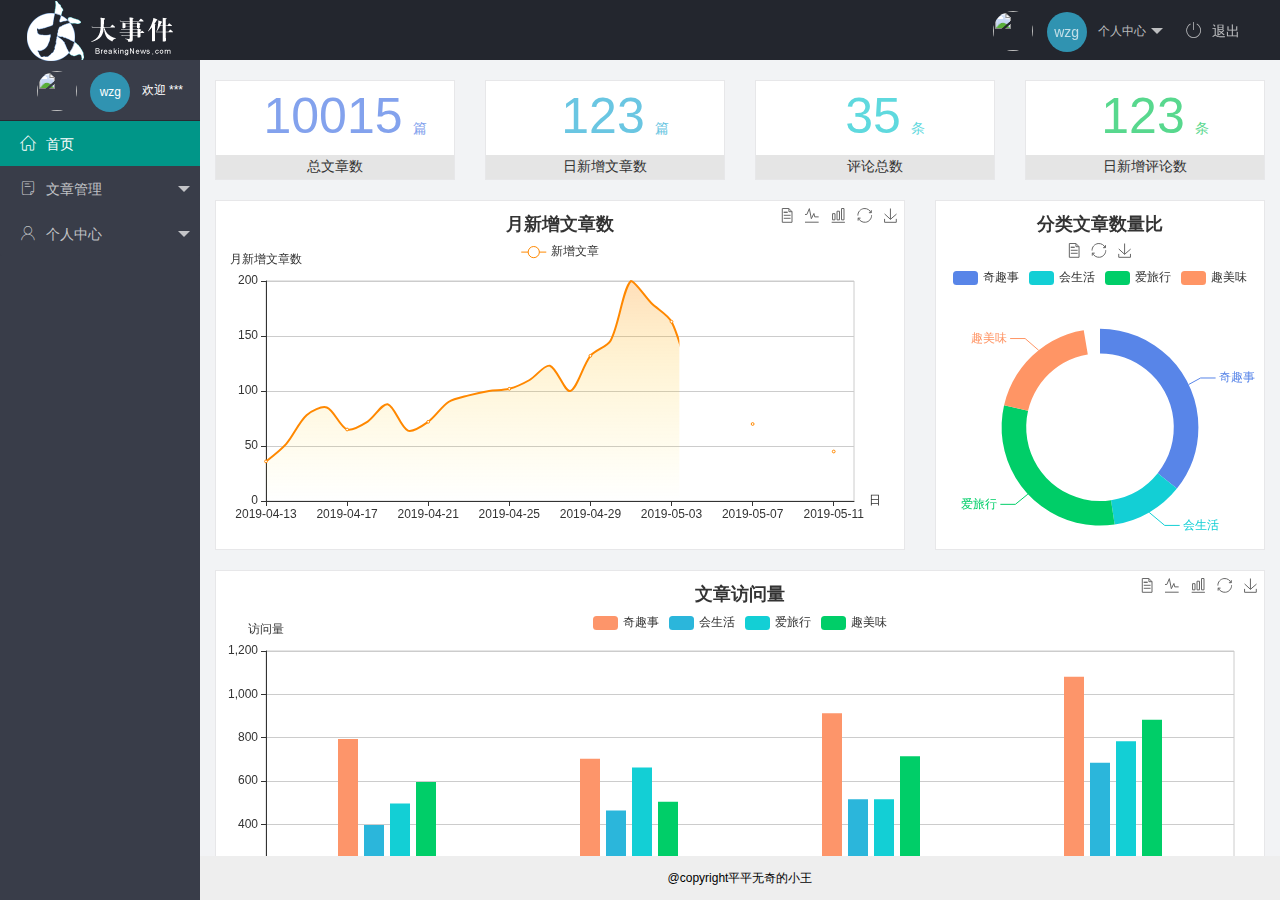
==== commit a0992ac1: "主页完成" ====
--- a/index.html
+++ b/index.html
@@ -9,6 +9,8 @@
     <link rel="stylesheet" href="assets/fonts/iconfont.css" />
     <link rel="stylesheet" href="assets/css/index.css">
     <script src="assets/lib/jquery.js"></script>
+    <script src="assets/js/baseAPI.js"></script>
+    <script src="assets/js/index.js"></script>
 </head>
 <body class="layui-layout-body">
     <div class="layui-layout layui-layout-admin">
@@ -21,7 +23,7 @@
           <li class="layui-nav-item">
             <a href="javascript:;" class="userinfo">
               <img src="http://t.cn/RCzsdCq" class="layui-nav-img" />
-              <span class="text-avatar">A</span>
+              <span class="text-avatar">wzg</span>
               个人中心
             </a>
             <dl class="layui-nav-child">
@@ -31,7 +33,7 @@
             </dl>
           </li>
           <li class="layui-nav-item">
-            <a href=""><span class="iconfont icon-tuichu"></span>退出</a>
+            <a href="javascript:;" id="btnLongout"><span class="iconfont icon-tuichu"></span>退出</a>
           </li>
         </ul>
       </div>
@@ -40,7 +42,7 @@
         <div class="layui-side-scroll">
           <div class="userinfo">
             <img src="http://t.cn/RCzsdCq" class="layui-nav-img" />
-            <span class="text-avatar">A</span>
+            <span class="text-avatar">wzg</span>
             <span id="welcome">欢迎 ***</span>
           </div>
           <!-- 左侧导航区域（可配合layui已有的垂直导航） -->
--- a/assets/css/index.css
+++ b/assets/css/index.css
@@ -8,4 +8,47 @@
 .layui-icon{
     margin-right: 8px;
     margin-left: 20px;
+}
+
+iframe{
+    width: 100%;
+    height: 100%;
+}
+
+.layui-body{
+    overflow: hidden;
+}
+
+
+a {
+    transition: none !important ;
+}
+
+.userinfo{
+    height: 60px;
+    line-height: 60px;
+    text-align: center;
+    font-size: 12px;
+    user-select: none;
+
+}
+
+.layui-side-scroll .userinfo{
+    border-bottom: 1px solid #282b33;
+}
+.layui-nav-img{
+    width: 40px;
+    height: 40px;
+}
+
+.text-avatar {
+    display: inline-block;
+    position: relative;
+    top: 2px;
+    width: 40px;
+    height: 40px;
+    background-color: rgb(48, 147, 177);
+    border-radius: 50%;
+    line-height: 40px;
+    margin-right: 8px;
 }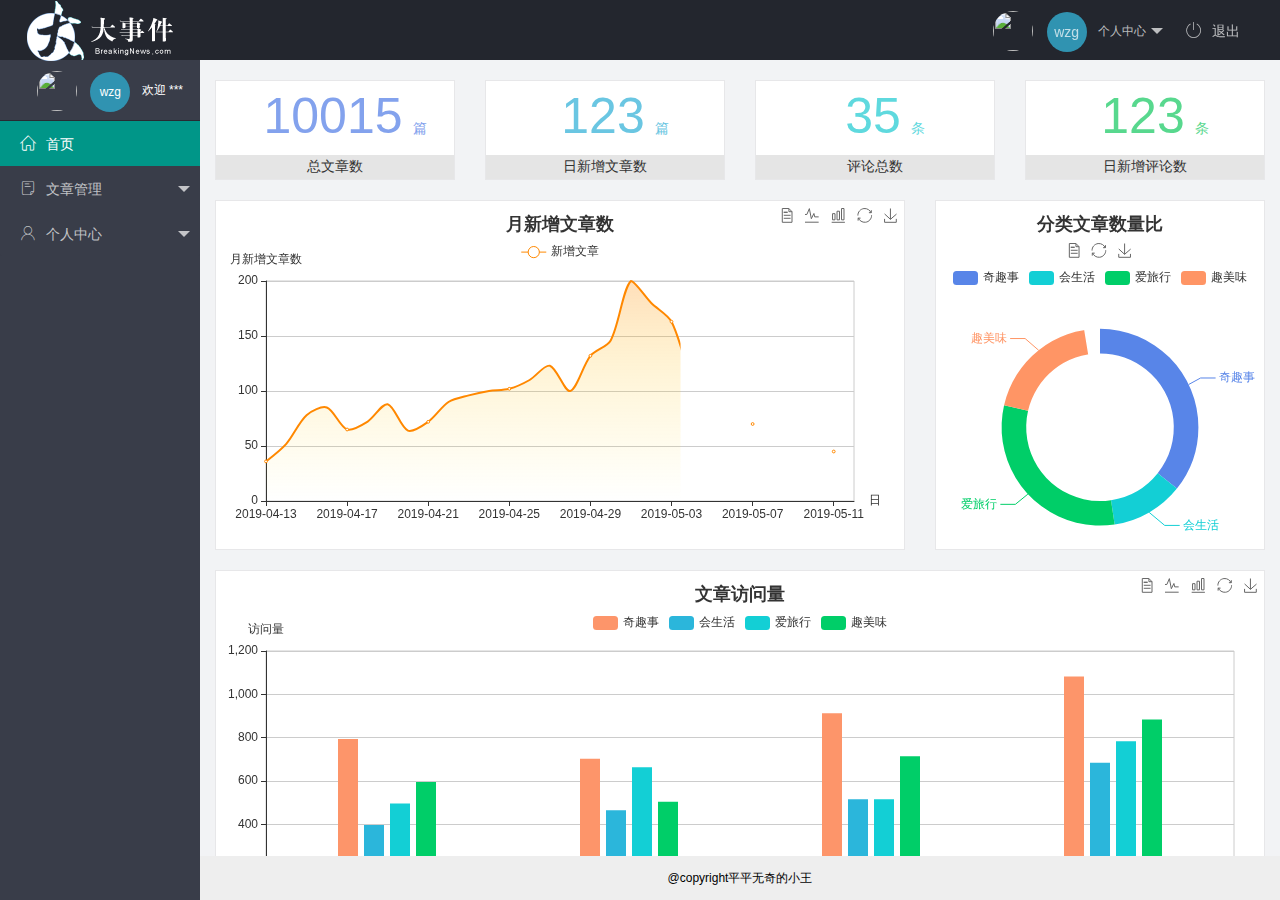
==== commit 650774fd: "完成了个人中心的开发" ====
--- a/index.html
+++ b/index.html
@@ -27,9 +27,9 @@
               个人中心
             </a>
             <dl class="layui-nav-child">
-              <dd><a href="">基本资料</a></dd>
-              <dd><a href="">更换头像</a></dd>
-              <dd><a href="">重置密码</a></dd>
+              <dd><a href="user/user_info.html" target="fm">基本资料</a></dd>
+              <dd><a href="user/user_avatar.html" target="fm">更换头像</a></dd>
+              <dd><a href="user/user_pwd.html" target="fm">重置密码</a></dd>
             </dl>
           </li>
           <li class="layui-nav-item">
@@ -68,13 +68,13 @@
               <a href="javascript:;"><span class="iconfont icon-user"></span>个人中心</a>
               <dl class="layui-nav-child">
                 <dd>
-                  <a href="javascript:;"><i class="layui-icon layui-icon-app"></i>基本资料</a>
+                  <a href="user/user_info.html" target="fm"><i class="layui-icon layui-icon-app"></i>基本资料</a>
                 </dd>
                 <dd>
-                  <a href="javascript:;"><i class="layui-icon layui-icon-app"></i>更换头像</a>
+                  <a href="user/user_avatar.html" target="fm"><i class="layui-icon layui-icon-app"></i>更换头像</a>
                 </dd>
                 <dd>
-                  <a href="javascript:;"><i class="layui-icon layui-icon-app"></i>重置密码</a>
+                  <a href="user/user_pwd.html" target="fm" ><i class="layui-icon layui-icon-app"></i>重置密码</a>
                 </dd>
               </dl>
             </li>
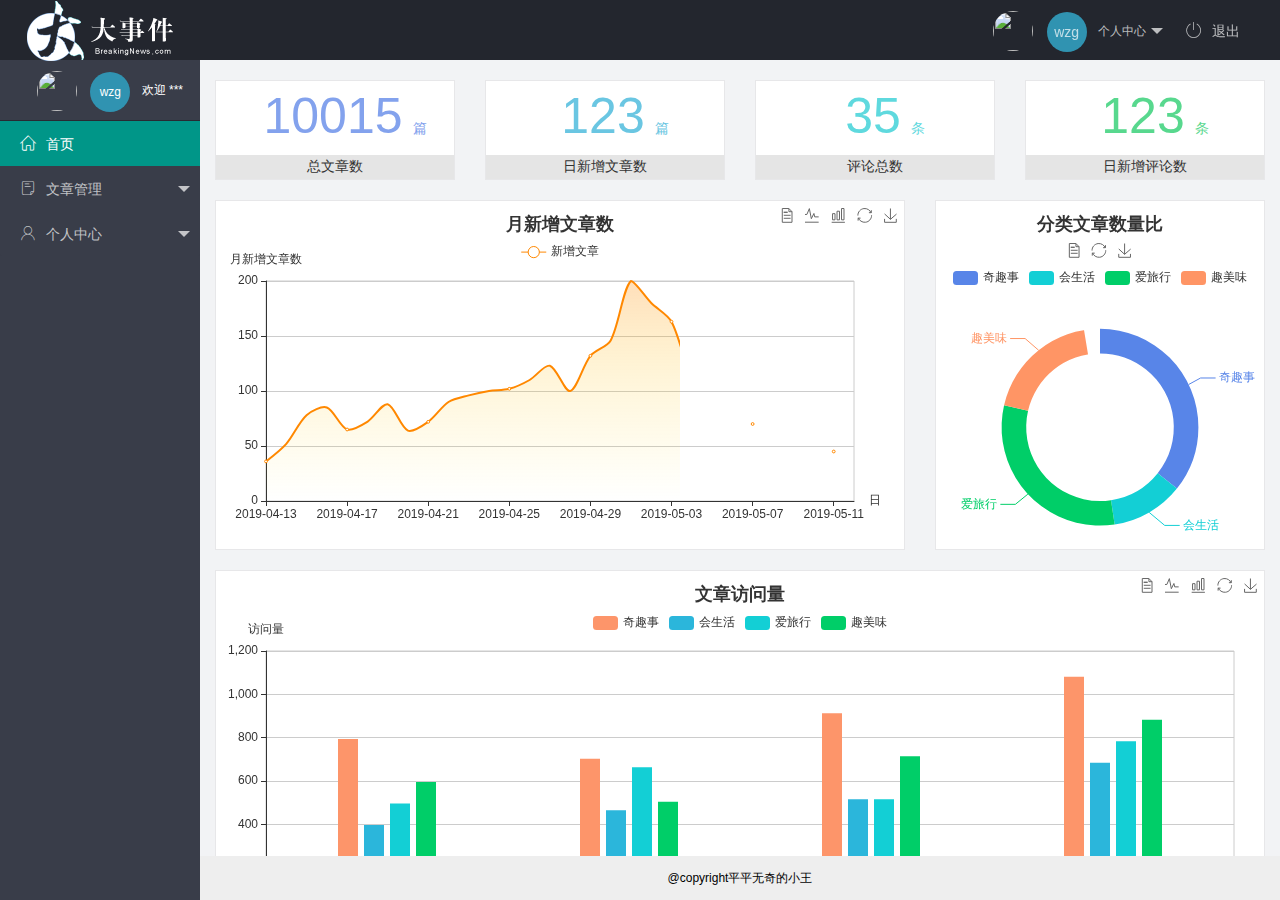
==== commit 77a5a4b8: "完成了文章发布和修改" ====
--- a/index.html
+++ b/index.html
@@ -54,13 +54,13 @@
               <a class="" href="javascript:;"><span class="iconfont icon-16"></span>文章管理</a>
               <dl class="layui-nav-child">
                 <dd>
-                  <a href="javascript:;"><i class="layui-icon layui-icon-app"></i>文章类别</a>
+                  <a href="article/art_cate.html" target="fm"><i class="layui-icon layui-icon-app"></i>文章类别</a>
                 </dd>
                 <dd>
-                  <a href="javascript:;"><i class="layui-icon layui-icon-app"></i>文章列表</a>
+                  <a href="article/art_list.html" target="fm"><i class="layui-icon layui-icon-app"></i>文章列表</a>
                 </dd>
                 <dd>
-                  <a href="javascript:;"><i class="layui-icon layui-icon-app"></i>发布文章</a>
+                  <a href="article/art_pub.html" target="fm"><i class="layui-icon layui-icon-app"></i>发布文章</a>
                 </dd>
               </dl>
             </li>
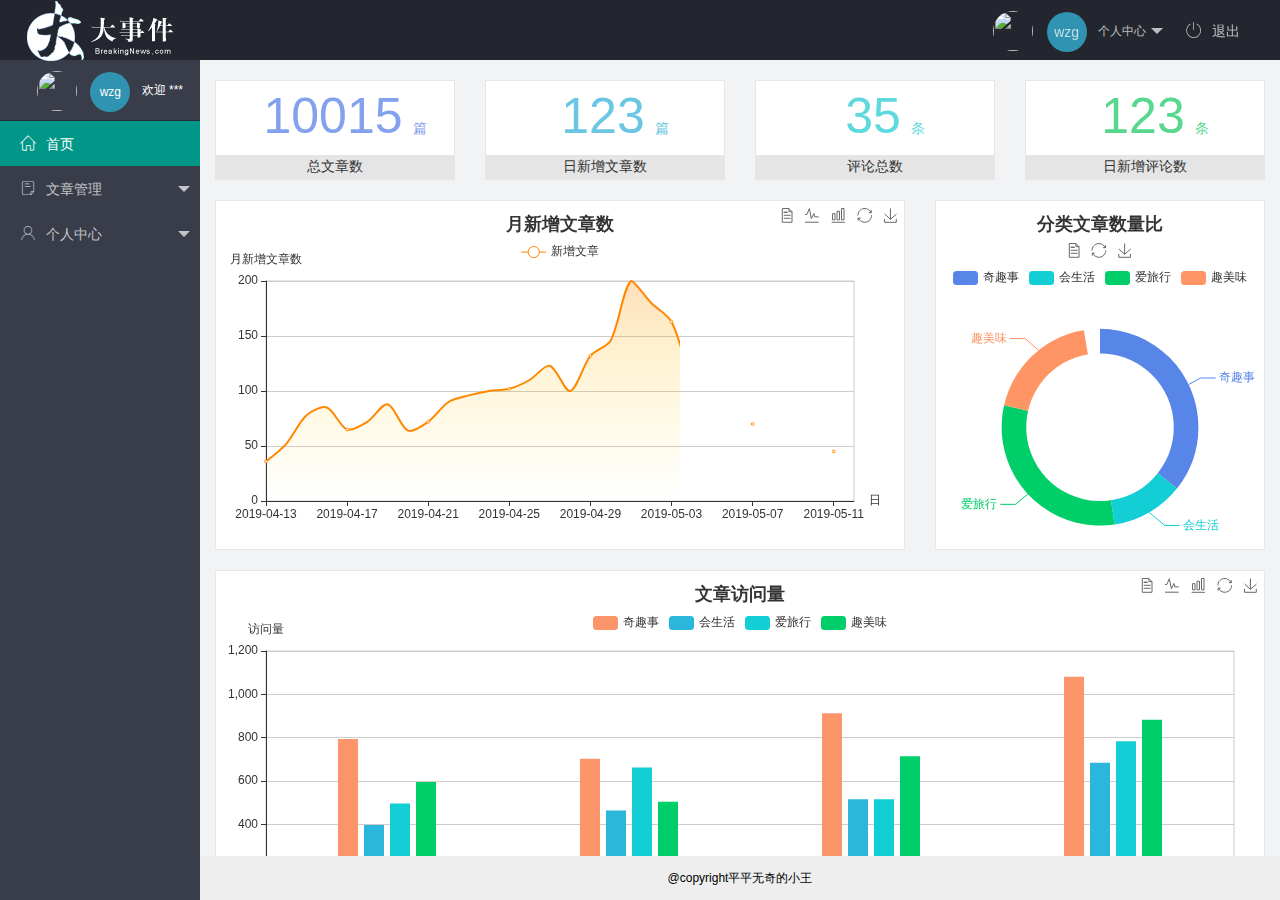
==== commit b3d12ba8: "修改了富文本不能自动填写的bug" ====
--- a/index.html
+++ b/index.html
@@ -84,7 +84,7 @@
 
       <div class="layui-body">
         <!-- 内容主体区域 -->
-        <iframe name="fm" src="home/dashboard.html" frameborder="0"></iframe>
+        <iframe id="fm" name="fm" src="home/dashboard.html" frameborder="0"></iframe>
       </div>
 
       <div class="layui-footer">
